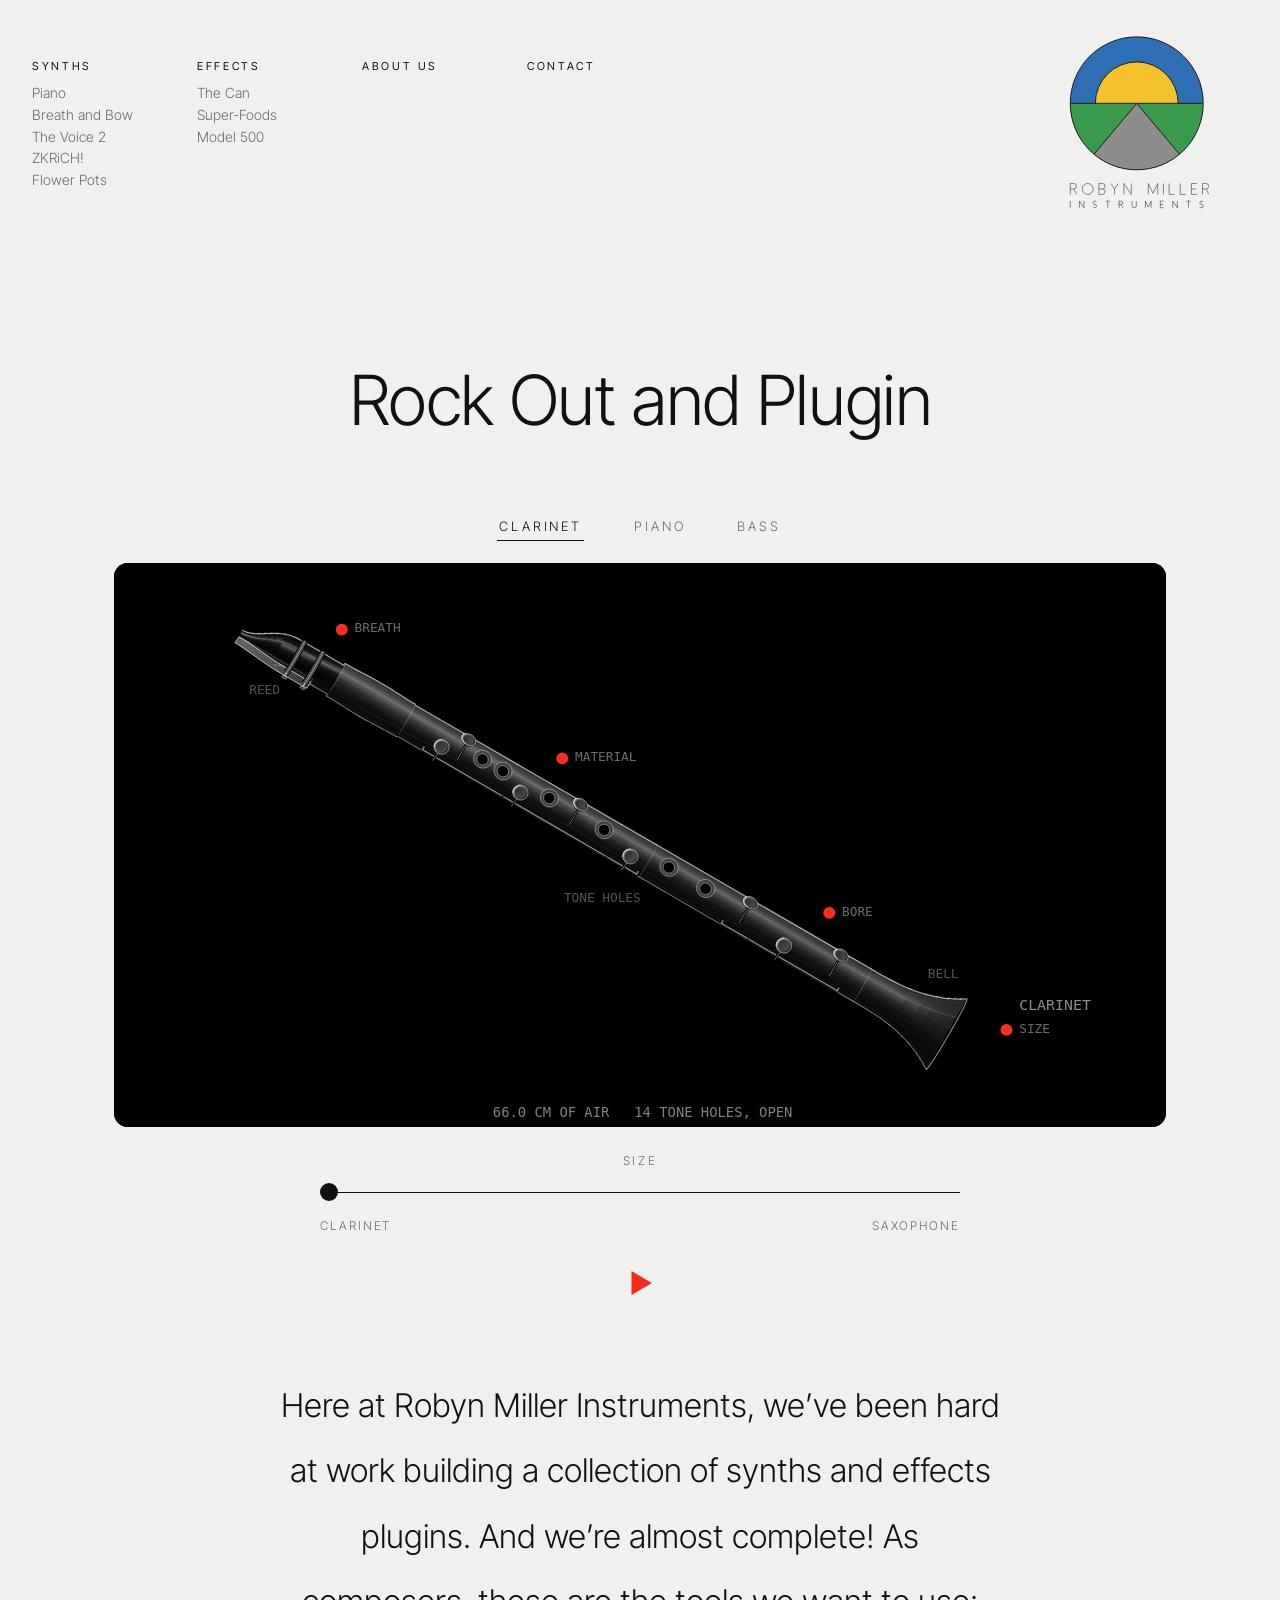
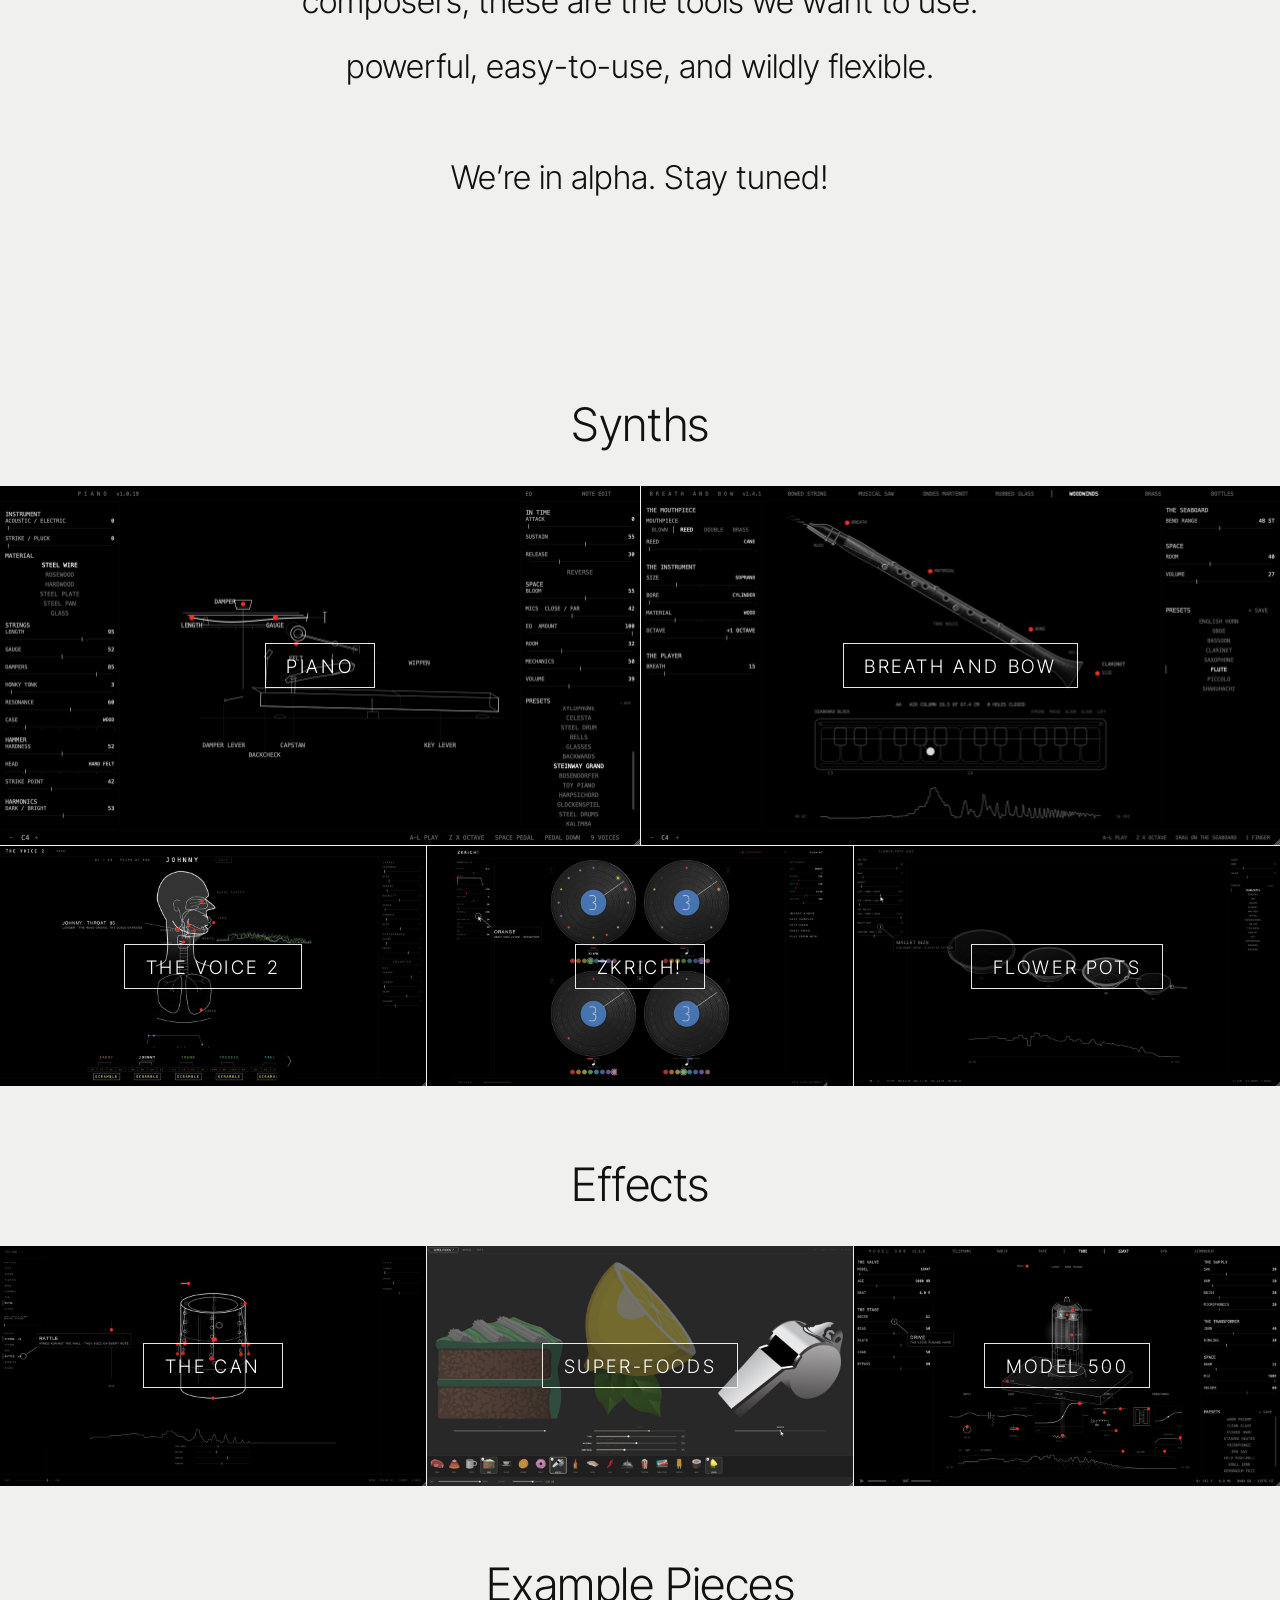
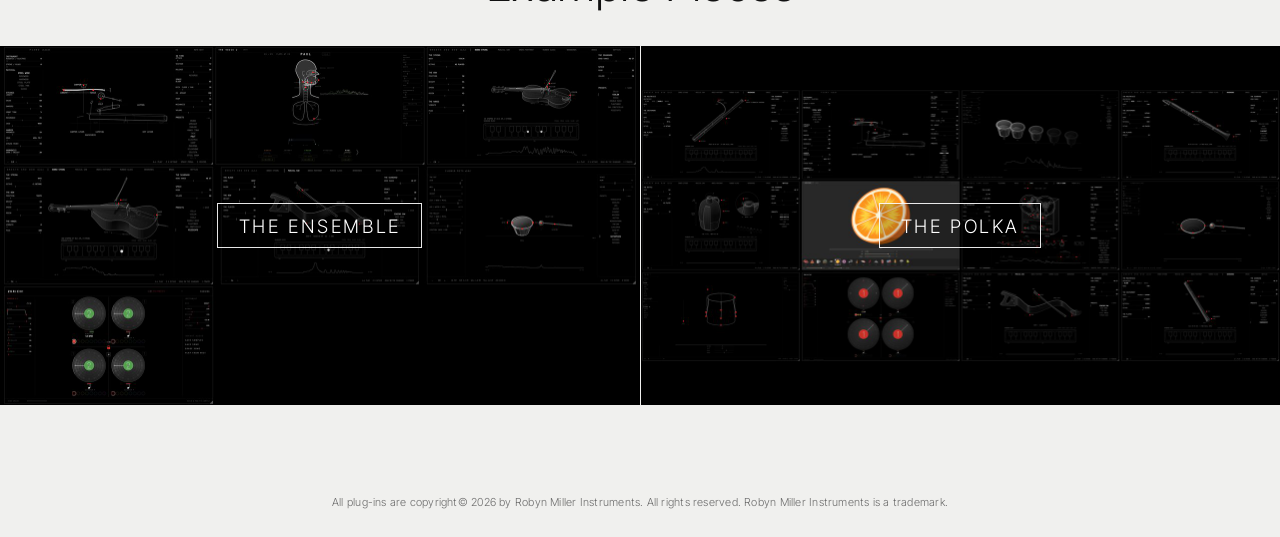
==== index.html @ e15ccd36 "The lists above the logo's frame, so CONTACT can be tapped on phones The badge's iframe is wider tha" ====
<!doctype html>
<html lang="en">
<head>
<meta charset="utf-8">
<meta name="viewport" content="width=device-width, initial-scale=1">
<title>Robyn Miller Instruments</title>
<meta name="description" content="The magic of physical modeling: synths and effects by Robyn Miller.">
<link rel="preconnect" href="https://fonts.googleapis.com">
<link rel="preconnect" href="https://fonts.gstatic.com" crossorigin>
<link href="https://fonts.googleapis.com/css2?family=Inter+Tight:wght@300;400&display=swap" rel="stylesheet">
<style>
  :root {
    --ink: #111; --soft: #6b6b6b; --hair: #c9c9c6;
    --page: #f0f0ee; --bar: var(--page); --screen: #000;
  }
  * { box-sizing: border-box; margin: 0; padding: 0; }
  html { -webkit-text-size-adjust: 100%; }
  body { background: var(--page); color: var(--ink); font-family: "Inter Tight", "Helvetica Neue", Helvetica, Arial, sans-serif;
         font-weight: 300; -webkit-font-smoothing: antialiased; }
  button { font: inherit; color: inherit; background: none; border: 0; cursor: pointer; }

  /* ---- the bar */
  .bar { background: var(--bar); height: 250px; display: flex; align-items: center;
         padding: 0 32px; position: relative; z-index: 2; }
  /* equal columns, so SYNTHS, EFFECTS, ABOUT US and CONTACT stand the same distance apart */
  .lists { display: grid; grid-auto-flow: column; grid-auto-columns: 1fr; column-gap: clamp(28px, 5vw, 64px); align-items: start;
           position: relative; z-index: 3; }      /* above the logo's frame, which is wider than the logo and would take their clicks */
  .lists h3 { font-weight: 400; font-size: 11px; letter-spacing: .24em; text-transform: uppercase; margin-bottom: 9px; color: var(--ink); }
  .lists ul { list-style: none; }
  .lists li { font-size: 14px; line-height: 1.55; }
  .lists a { color: var(--soft); text-decoration: none; transition: color .15s; }
  .lists a:hover { color: var(--ink); }
  .lists .about { display: block; font-weight: 400; font-size: 11px; letter-spacing: .24em; text-transform: uppercase;
                  color: var(--ink); white-space: nowrap; text-align: left; transition: opacity .15s; }
  .lists .about:hover { opacity: .55; }
  .lists .links { display: contents; }               /* ABOUT US and CONTACT: a column each */

  /* About Us: a small frosted window under its link; any click closes it */
  .aboutbox { position: absolute; z-index: 20; width: min(440px, calc(100vw - 32px)); padding: 30px 34px 32px;
              background: rgba(250, 250, 248, .84); -webkit-backdrop-filter: blur(18px) saturate(1.2); backdrop-filter: blur(18px) saturate(1.2);
              border-radius: 18px; box-shadow: 0 0 70px rgba(0, 0, 0, .24);      /* centred: a plain gaussian blur all round */
              font-size: 15px; line-height: 2; text-align: justify; hyphens: auto; -webkit-hyphens: auto; hyphenate-limit-chars: 7 3 3; color: var(--ink);
              opacity: 0; transform: translateY(-6px); pointer-events: none; transition: opacity .2s, transform .2s; cursor: default; }
  .aboutbox.open { opacity: 1; transform: none; pointer-events: auto; }
  /* a large screen: a square a third of the window, in the middle of it, the words an inch in from every edge
     (never smaller than 460px, so on a smaller laptop the words stay readable) */
  @media (min-width: 1100px) and (min-height: 600px) {
    .aboutbox { --side: min(max(33.333vw, 460px), calc(100vh - 48px));
                position: fixed; left: 50%; top: 50%; width: var(--side); height: var(--side); padding: 1in;
                display: flex; align-items: center; transform: translate(-50%, -48%); }
    .aboutbox.open { transform: translate(-50%, -50%); }
  }
  /* the badge's frame is wider than the badge (room for its shapes to orbit); it stands past the
     right edge, so a window trims that part off rather than letting the page scroll sideways */
  .badgebox { position: absolute; right: 0; top: -71px; width: 373px; height: 391px; overflow: hidden; pointer-events: none; }
  .bar .badge { position: absolute; left: 0; top: 0; width: 460px; height: 391px; border: 0; pointer-events: auto;
                background: transparent; }

  /* ---- the headline */
  h1 { font-weight: 300; font-size: clamp(31.5px, 5.4vw, 78px); line-height: 1.02; letter-spacing: -0.02em;
       text-align: center; padding: clamp(56px, 9vw, 120px) 24px clamp(40px, 6vw, 80px); text-wrap: balance; }

  /* ---- the instruments */
  .demo { max-width: 1100px; margin: 0 auto; padding: 0 24px; }
  .switch { display: flex; justify-content: center; gap: clamp(18px, 4vw, 48px); margin-bottom: 22px; }
  .switch button { font-size: 13px; letter-spacing: .22em; text-transform: uppercase; color: var(--soft);
                   padding: 6px 2px; border-bottom: 1px solid transparent; transition: color .2s, border-color .2s; }
  .switch button[aria-pressed="true"] { color: var(--ink); border-bottom-color: var(--ink); }
  .screen { position: relative; background: var(--screen); border-radius: 14px; overflow: hidden;
            aspect-ratio: 1190 / 638; }
  .screen { touch-action: pan-y; user-select: none; -webkit-user-select: none; }
  .pane { position: absolute; inset: 0; }
  .pane.slide { transition: transform .5s cubic-bezier(.65, 0, .35, 1); }
  .pane canvas { position: absolute; inset: 0; width: 100%; height: 100%; display: none; }
  .pane.live canvas { display: block; }
  .pane.live img { visibility: hidden; }
  .screen img { position: absolute; inset: 0; width: 100%; height: 100%; object-fit: contain; transition: opacity .12s linear;
                pointer-events: none; -webkit-user-drag: none; }
  .controls { display: grid; gap: 22px; margin: 26px auto 0; max-width: 640px; }
  .slider label { display: block; font-size: 12px; letter-spacing: .22em; text-transform: uppercase; color: var(--soft);
                  text-align: center; margin-bottom: 10px; }
  .slider .ends { display: flex; justify-content: space-between; font-size: 12px; letter-spacing: .16em; text-transform: uppercase;
                  color: var(--soft); margin-top: 8px; }
  input[type=range] { -webkit-appearance: none; appearance: none; width: 100%; height: 28px; background: transparent; cursor: pointer; }
  input[type=range]::-webkit-slider-runnable-track { height: 1px; background: var(--ink); }
  input[type=range]::-moz-range-track { height: 1px; background: var(--ink); }
  input[type=range]::-webkit-slider-thumb { -webkit-appearance: none; width: 18px; height: 18px; border-radius: 50%;
                                            background: var(--ink); margin-top: -8.5px; border: 0; }
  input[type=range]::-moz-range-thumb { width: 18px; height: 18px; border-radius: 50%; background: var(--ink); border: 0; }
  .transport { display: flex; justify-content: center; margin-top: 18px; }
  .play { width: 64px; height: 64px; display: grid; place-items: center; color: #f82c1c; transition: opacity .2s; }  /* the plug-ins' red */
  .play:hover { opacity: .7; }
  .play svg { width: 34px; height: 34px; fill: currentColor; }
  .play.loading { opacity: .4; pointer-events: none; }

  /* ---- the words */
  .words { max-width: 780px; margin: 0 auto; padding: clamp(36px, 4.5vw, 60px) 24px clamp(70px, 9vw, 120px); text-align: center;
           font-size: clamp(21px, 2.55vw, 36px); line-height: 2; }
  .words p + p { margin-top: 1.4em; }

  /* ---- the films */
  .films { padding: 0 0 90px; }                     /* the films run edge to edge; only the example piece sits in */
  .films h2 { font-weight: 300; font-size: clamp(30px, 3.6vw, 52px); letter-spacing: -0.01em; text-align: center;
              margin: 70px 0 34px; }
  /* a contact sheet: the films touch, a hairline between them */
  .films .grid { display: grid; grid-template-columns: repeat(6, 1fr); gap: 1px; }
  .films .grid figure { grid-column: span 2; }                                  /* three across */
  .films .grid.two-three figure:nth-child(-n+2) { grid-column: span 3; }        /* two, then three */
  .films .grid.one { grid-template-columns: 1fr; width: min(576px, calc(100% - 48px)); margin: 0 auto; }
  .films .grid.one figure { grid-column: auto; }
  .films .grid.pair figure { grid-column: span 3; }                         /* two across, edge to edge */
  .films figure { position: relative; aspect-ratio: 16 / 9; background: #000; overflow: hidden; cursor: pointer; }
  .films figure video { position: absolute; inset: 0; width: 100%; height: 100%; object-fit: cover; display: block; }
  .films .name { position: absolute; inset: 0; display: grid; place-items: center; pointer-events: none; }
  .films .name span { color: #fff; font-weight: 300; font-size: clamp(13px, 1.45vw, 20px); letter-spacing: .14em;
                      text-transform: uppercase; border: 1px solid rgba(255, 255, 255, .9); padding: .6em 1.1em .55em;
                      background: rgba(0, 0, 0, .18); }

  /* a film, opened: the browser window filled; the player's own button goes full screen */
  .theatre { position: fixed; inset: 0; z-index: 100; background: #000; display: none; }
  .theatre.open { display: block; }
  .theatre video { position: absolute; inset: 0; width: 100%; height: 100%; object-fit: contain; }
  .theatre .close { position: absolute; top: 14px; right: 18px; z-index: 1; color: #fff; font-size: 34px; line-height: 1;
                    font-weight: 300; opacity: .7; padding: 6px 10px; }
  .theatre .close:hover { opacity: 1; }

  /* ---- the small print */
  .legal { text-align: center; font-size: 11px; letter-spacing: .02em; color: var(--soft); padding: 0 16px 28px; }

  @media (max-width: 860px) {
    /* no room for four columns beside the logo: ABOUT US and CONTACT make a row under SYNTHS and EFFECTS */
    .lists { grid-auto-flow: row; grid-template-columns: repeat(2, max-content); row-gap: 22px; }
  }
  @media (max-width: 640px) {
    .legal { font-size: 10px; letter-spacing: 0; text-wrap: balance; }   /* one line won't fit a phone readably: two even lines */
    .bar { height: 176px; padding: 0 16px; }
    .films .grid figure, .films .grid.two-three figure:nth-child(-n+2) { grid-column: 1 / -1; }
    .films .grid.pair figure { grid-column: 1 / -1; }
    .lists { column-gap: 22px; row-gap: 16px; }
    .lists h3, .lists .about { font-size: 10px; }
    .lists h3 { margin-bottom: 6px; }
    .lists li { font-size: 12.5px; line-height: 1.5; }
    /* the frame runs past the right edge, so the logo sits further right than its middle */
    .badgebox { width: 218px; height: 207px; top: -15px; right: 0; }
    .bar .badge { width: 268px; height: 207px; }
  }
</style>
</head>
<body>

<header class="bar">
  <nav class="lists" id="lists" aria-label="The instruments"></nav>
  <div class="aboutbox" id="aboutbox" role="dialog" aria-label="About Us"><p>RM Instruments was founded by Robyn Miller, the co-founder of Cyan Worlds and co-creator and composer of Myst and Riven. After years of scoring games and films, he found himself searching for production tools that didn’t exist. That search became the foundation of RM Instruments. Our philosophy: music software shouldn’t feel like homework. It should speak the language of the musician.</p></div>
  <div class="badgebox"><iframe class="badge" src="assets/logo-header.html" title="Robyn Miller Instruments" scrolling="no" allowtransparency="true"></iframe></div>
</header>

<h1>Rock Out and Plugin</h1>

<section class="demo" aria-label="Three instruments to play with">
  <nav class="switch" id="switch">
    <button data-inst="clarinet" aria-pressed="true">Clarinet</button>
    <button data-inst="piano" aria-pressed="false">Piano</button>
    <button data-inst="strings" aria-pressed="false">Bass</button>
  </nav>
  <div class="screen" id="screen"><div class="pane" id="pane"><img id="imgA" alt=""><img id="imgB" alt="" style="opacity:0"><canvas id="live" aria-hidden="true"></canvas></div></div>
  <div class="controls" id="controls"></div>
  <div class="transport"><button class="play" id="play" aria-label="Play">
    <svg viewBox="0 0 20 20" id="playIcon"><path d="M5 3 L17 10 L5 17 Z"/></svg></button></div>
</section>

<section class="words">
  <p>Here at Robyn Miller Instruments, we’ve been hard at work building a collection of synths and effects plugins. And we’re almost complete! As composers, these are the tools we want to use: powerful, easy-to-use, and wildly flexible.</p>
  <p>We’re in alpha. Stay tuned!</p>
</section>

<section class="films" id="films"></section>
<script src="assets/live/plate.js"></script>
<script src="assets/live/strings.js"></script>
<script src="assets/live/piano.js"></script>
<script src="assets/live/woodwind.js"></script>

<footer class="legal">All plug-ins are copyright© 2026 by Robyn Miller Instruments. All rights reserved. Robyn Miller Instruments is a trademark.</footer>

<div class="theatre" id="theatre" role="dialog" aria-label="Film">
  <button class="close" id="theatreClose" aria-label="Close">&times;</button>
  <video controls playsinline id="theatreVideo"></video>
</div>

<script>
/* ---------------------------------------------------------------- the instruments
   Every sound here is the real plug-in, recorded at a row of settings along the
   slider (a grid of two for the piano). All of an instrument's recordings play
   together; the slider crossfades the nearest ones, so the instrument changes
   shape while it plays. Pictures are the plug-in's own drawing at each setting. */
const INST = {
  clarinet: { dir: 'assets/clarinet', sliders: [{ label: 'Size', ends: ['Clarinet', 'Saxophone'], value: 0 }],
              // drawn live (assets/live/woodwind.js): SIZE, BORE, MATERIAL and BREATH as the recordings set them
              live: { module: () => window.LiveWoodwind, view: [2.8, -20.05, 989.5, 530.5], body: v => clParams(v[0]) } },
  piano:    { dir: 'assets/piano', sliders: [{ label: 'String length', ends: ['Short', 'Long'], value: 1 },
                                            { label: 'Strike / pluck', ends: ['Hammer', 'Pluck'], value: 0 }],
              // drawn live (assets/live/piano.js); LENGTH runs through the recorded rows' own values
              live: { module: () => window.LivePiano, view: [63.26, 95.87, 916.7, 491.1],
                      body: v => ({ length: through([0.08, 0.3, 0.55, 0.78, 0.95], v[0]), pluck: v[1] }) } },
  strings:  { dir: 'assets/strings', sliders: [{ label: 'Body', ends: ['Bass', 'Violin'], value: 0 }],
              // drawn live: the plug-in's own drawing, ported (assets/live/strings.js)
              live: { module: () => window.LiveStrings, view: [2.8, -20.05, 989.5, 530.5], body: v => 1 - v[0] } },
};

let ctx = null, master = null, current = 'clarinet', playing = false, timer = null;
const state = {};            // per instrument: meta, buffers, gains, values, live sources, next start

const $ = id => document.getElementById(id);
const imgA = $('imgA'), imgB = $('imgB');
let showing = imgA;

async function meta(name) {
  const s = state[name] || (state[name] = { values: INST[name].sliders.map(x => x.value) });
  if (!s.meta) s.meta = await (await fetch(`${INST[name].dir}/meta.json`)).json();
  return s;
}

function imgIndex(name) {
  const s = state[name], m = s.meta;
  if (m.kind === 'row') return Math.round(s.values[0] * (m.nImg - 1));
  return Math.round(s.values[0] * (m.rows - 1)) * m.cols + Math.round(s.values[1] * (m.cols - 1));
}

function showPicture(name) {
  if (isLive(name)) { $('pane').classList.add('live'); kick(); return Promise.resolve(); }
  $('pane').classList.remove('live');
  const src = `${INST[name].dir}/i${imgIndex(name)}.jpg`;
  if (showing.getAttribute('src') === src) return Promise.resolve();
  const next = showing === imgA ? imgB : imgA;
  return new Promise(done => {
    next.onload = () => { next.style.opacity = 1; showing.style.opacity = 0; showing = next; done(); };
    next.onerror = done;
    next.src = src;
  });
}

/* switching instruments wipes the picture sideways: the old one leaves, the new one arrives */
const ORDER = ['clarinet', 'piano', 'strings'];
async function wipe(name, dir) {
  const screen = $('screen'), pane = $('pane');
  const old = pane.cloneNode(true);
  old.removeAttribute('id'); old.querySelectorAll('[id]').forEach(e => e.removeAttribute('id'));
  const was = old.querySelector('canvas'), cv = $('live');      // a cloned canvas is blank: copy what it shows
  was.width = cv.width; was.height = cv.height; was.getContext('2d').drawImage(cv, 0, 0);
  screen.appendChild(old);
  pane.classList.remove('slide'); pane.style.transform = `translateX(${dir * 100}%)`;
  await showPicture(name);
  await new Promise(r => setTimeout(r, 130));          // the crossfade inside the pane is over before it moves
  pane.getBoundingClientRect();
  pane.classList.add('slide'); old.classList.add('slide');
  pane.style.transform = 'translateX(0)'; old.style.transform = `translateX(${-dir * 100}%)`;
  setTimeout(() => old.remove(), 560);
}

function weights(name) {
  const s = state[name], m = s.meta;
  if (m.kind === 'row') {
    const n = m.nAudio, w = new Array(n).fill(0), x = s.values[0] * (n - 1), i = Math.min(n - 2, Math.floor(x)), t = x - i;
    w[i] = Math.cos(t * Math.PI / 2); w[i + 1] = Math.sin(t * Math.PI / 2);
    return w;
  }
  const R = m.rows, C = m.cols, w = new Array(R * C).fill(0);
  const x = s.values[0] * (R - 1), y = s.values[1] * (C - 1);
  const i = Math.min(R - 2, Math.floor(x)), j = Math.min(C - 2, Math.floor(y)), a = x - i, b = y - j;
  // bilinear, square-rooted: equal power across the four nearest
  [[i, j, (1 - a) * (1 - b)], [i + 1, j, a * (1 - b)], [i, j + 1, (1 - a) * b], [i + 1, j + 1, a * b]]
    .forEach(([r, c, v]) => { w[r * C + c] = Math.sqrt(v); });
  return w;
}

function applyWeights(name, now) {
  const s = state[name];
  if (!s.gains) return;
  weights(name).forEach((v, k) => s.gains[k].gain.setTargetAtTime(v, now ?? ctx.currentTime, 0.03));
}

async function loadAudio(name) {
  const s = await meta(name);
  if (s.buffers) return s;
  const m = s.meta, n = m.kind === 'row' ? m.nAudio : m.rows * m.cols;
  s.buffers = await Promise.all(Array.from({ length: n }, async (_, k) =>
    ctx.decodeAudioData(await (await fetch(`${INST[name].dir}/a${k}.m4a`)).arrayBuffer())));
  return s;
}

function schedule() {
  const s = state[current];
  if (!playing || !s || !s.buffers) return;
  while (s.next < ctx.currentTime + 0.35) {
    s.buffers.forEach((b, k) => {
      const src = ctx.createBufferSource();
      src.buffer = b; src.connect(s.gains[k]); src.start(s.next);
      src.onended = () => s.live.delete(src);
      s.live.add(src);
    });
    s.next += s.meta.loop;
  }
}

/* An iPhone with its silent switch on mutes web audio, treating it like an alert sound. Telling it this
   is playback (newer Safari), and keeping a silent recording playing (older Safari), lets it be heard. */
const keepAwake = new Audio('assets/silence.m4a');
keepAwake.loop = true; keepAwake.preload = 'auto'; keepAwake.setAttribute('playsinline', '');
function asPlayback() {
  try { if (navigator.audioSession) navigator.audioSession.type = 'playback'; } catch (e) {}
  keepAwake.play().catch(() => {});
}

async function start() {
  asPlayback();
  if (!ctx) {
    ctx = new (window.AudioContext || window.webkitAudioContext)();
    const comp = ctx.createDynamicsCompressor();
    comp.threshold.value = -8; comp.ratio.value = 10; comp.attack.value = 0.003; comp.release.value = 0.15;
    master = ctx.createGain(); master.gain.value = 0.9;
    master.connect(comp).connect(ctx.destination);
  }
  if (ctx.state === 'suspended') await ctx.resume();
  const name = current;
  $('play').classList.add('loading');
  const s = await loadAudio(name);
  $('play').classList.remove('loading');
  if (name !== current) return;
  s.bus = ctx.createGain(); s.bus.connect(master);
  s.gains = s.buffers.map(() => { const g = ctx.createGain(); g.gain.value = 0; g.connect(s.bus); return g; });
  s.live = new Set();
  applyWeights(name, ctx.currentTime);
  s.next = ctx.currentTime + 0.08;
  s.t0 = s.next;                                   // the live drawing's clock starts with the recording
  playing = true; setIcon(); kick();
  schedule();
  timer = setInterval(schedule, 60);
}

function stop(name = current) {
  const s = state[name];
  keepAwake.pause();
  clearInterval(timer); timer = null;
  playing = false; setIcon(); kick(1500);
  if (!s || !s.bus) return;
  const now = ctx.currentTime, bus = s.bus, live = [...s.live];
  bus.gain.setTargetAtTime(0, now, 0.06);
  setTimeout(() => { live.forEach(x => { try { x.stop(); } catch (e) {} }); bus.disconnect(); }, 400);
  s.bus = null; s.gains = null; s.live = new Set();
}

function setIcon() {
  $('playIcon').innerHTML = playing ? '<path d="M5 3h3.5v14H5zM11.5 3H15v14h-3.5z"/>' : '<path d="M5 3 L17 10 L5 17 Z"/>';
  $('play').setAttribute('aria-label', playing ? 'Pause' : 'Play');
}

async function choose(name, dir = 0) {
  const was = playing;
  if (playing) stop();
  current = name;
  document.querySelectorAll('#switch button').forEach(b => b.setAttribute('aria-pressed', b.dataset.inst === name));
  const s = await meta(name);
  if (INST[name].live) loadLive(name);
  const box = $('controls'); box.innerHTML = '';
  INST[name].sliders.forEach((sl, k) => {
    const el = document.createElement('div'); el.className = 'slider';
    el.innerHTML = `<label>${sl.label}</label><input type="range" min="0" max="1" step="0.001" value="${s.values[k]}">
                    <div class="ends"><span>${sl.ends[0]}</span><span>${sl.ends[1]}</span></div>`;
    el.querySelector('input').addEventListener('input', e => {
      s.values[k] = +e.target.value; showPicture(name); if (ctx) applyWeights(name); kick();
    });
    box.appendChild(el);
  });
  // preload this instrument's pictures, so a drag never waits for one
  const m = s.meta, nImg = m.kind === 'row' ? m.nImg : m.rows * m.cols;
  for (let k = 0; k < nImg; k++) { const im = new Image(); im.src = `${INST[name].dir}/i${k}.jpg`; }
  dir ? wipe(name, dir) : showPicture(name);
  // only one instrument's recordings are kept: a phone has little room
  for (const other in state) if (other !== name && state[other].buffers && !state[other].bus) state[other].buffers = null;
  if (was) start();
}

/* ---------------------------------------------------------------- the live drawings
   The plug-in's engine, recorded 60 times a second at each recorded setting (state.json):
   where the bow is, which notes sound and how loud. Replayed in step with the recording,
   it moves the drawing: the bow crossing the strings, the fingers, the strings shaking. */
function isLive(name) { const L = INST[name].live; return !!(L && L.module() && state[name] && state[name].states); }
async function loadLive(name) {
  const s = state[name];
  if (s.states || s.loadingStates) return;
  s.loadingStates = true;
  try { s.states = await (await fetch(`${INST[name].dir}/state.json`)).json(); } catch (e) { s.loadingStates = false; return; }
  if (name === current) { INST[name].live.module().reset(); showPicture(name); }
}
const REST = { bowPos: 0, bowLift: 1, bowVel: 0, voices: [] };
const clParams = u => ({ size: 0.25 + 0.27 * u, bore: u, material: 0.25 + 0.5 * u, breath: 0.10 + 0.05 * u });
const through = (row, u) => { const x = u * (row.length - 1), i = Math.min(row.length - 2, Math.floor(x)); return row[i] + (row[i + 1] - row[i]) * (x - i); };
function liveFrame(name) {
  const s = state[name], st = s.states;
  const t = (!playing || s.t0 == null || !ctx) ? -1 : ctx.currentTime - (ctx.outputLatency || ctx.baseLatency || 0) - s.t0;
  if (st.notes) return { t: t < 0 ? null : t % st.loop, notes: st.notes };   // the piano: its notes
  if (name === 'clarinet') {                     // the woodwind: the wind player, from the nearest recorded setting
    if (t < 0) return { w: null };
    const n = st.steps.length, k = Math.round(s.values[0] * (n - 1));
    const idx = Math.min(st.steps[k].frames.length - 1, Math.floor((t % st.loop) * st.fps));
    return { w: st.steps[k].frames[idx], stepSize: clParams(st.steps[k].u).size };
  }
  if (t < 0) return REST;
  const n = st.steps.length, x = s.values[0] * (n - 1), i0 = Math.min(n - 2, Math.floor(x)), f = x - i0;
  const idx = Math.min(st.steps[0].frames.length - 1, Math.floor((t % st.loop) * st.fps));
  const a = st.steps[i0].frames[idx], b = st.steps[i0 + 1].frames[idx], near = st.steps[Math.round(x)].frames[idx];
  // the bow between the two nearest settings; the notes from the nearest (its octave)
  return { bowPos: a[0] + (b[0] - a[0]) * f, bowLift: a[1] + (b[1] - a[1]) * f, bowVel: a[2] + (b[2] - a[2]) * f,
           voices: near[3].map(v => ({ sounding: v[0], level: v[1], held: v[2], slide: v[3] })) };
}
let raf = 0, idleUntil = 0, lastDraw = 0, clockT = 0, onScreen = true;
function kick(ms = 1200) { idleUntil = Math.max(idleUntil, performance.now() + ms); if (!raf) raf = requestAnimationFrame(drawLive); }
function drawLive(now) {
  raf = 0;
  const name = current, L = INST[name].live;
  if (!isLive(name)) return;
  const dt = Math.min(0.05, lastDraw ? (now - lastDraw) / 1000 : 1 / 60);
  lastDraw = now; clockT += dt;
  if (onScreen) {
    const cv = $('live'), dpr = Math.min(2, window.devicePixelRatio || 1);
    const w = Math.round(cv.clientWidth * dpr), h = Math.round(cv.clientHeight * dpr);
    if (w && h) {
      if (cv.width !== w || cv.height !== h) { cv.width = w; cv.height = h; }
      const g = cv.getContext('2d'), [X0, Y0, W, H] = L.view, k = Math.min(w / W, h / H);
      g.setTransform(1, 0, 0, 1, 0, 0); g.fillStyle = '#000'; g.fillRect(0, 0, w, h);
      g.setTransform(k, 0, 0, k, (w - W * k) / 2 - X0 * k, (h - H * k) / 2 - Y0 * k);
      L.module().draw(g, L.body(state[name].values), liveFrame(name), dt, clockT);
    }
  }
  if (playing || now < idleUntil) raf = requestAnimationFrame(drawLive);
  else lastDraw = 0;
}
// scrolled out of sight, it stops drawing
new IntersectionObserver(es => { onScreen = es[0].isIntersecting; if (onScreen) kick(); }).observe($('screen'));

$('switch').addEventListener('click', e => {
  const b = e.target.closest('button');
  if (b && b.dataset.inst !== current) choose(b.dataset.inst, ORDER.indexOf(b.dataset.inst) > ORDER.indexOf(current) ? 1 : -1);
});
// a finger (or the mouse) swept across the picture: left brings the next instrument, right the one before
let sweep = null;
$('screen').addEventListener('pointerdown', e => { sweep = { x: e.clientX, y: e.clientY }; });
$('screen').addEventListener('pointerup', e => {
  if (!sweep) return;
  const dx = e.clientX - sweep.x, dy = e.clientY - sweep.y; sweep = null;
  if (Math.abs(dx) < 40 || Math.abs(dx) < Math.abs(dy) * 1.3) return;
  const dir = dx < 0 ? 1 : -1, n = ORDER.length;
  choose(ORDER[(ORDER.indexOf(current) + dir + n) % n], dir);
});
$('screen').addEventListener('pointercancel', () => { sweep = null; });
$('play').addEventListener('click', () => playing ? stop() : start());
choose('clarinet');

/* ---------------------------------------------------------------- the films */
const FILMS = [          // [title, layout, films]
  ['Synths', 'two-three', [['piano', 'Piano'], ['breath-and-bow', 'Breath and Bow'], ['the-voice-2', 'The Voice 2'],
              ['zkrich', 'ZKRiCH!'], ['flower-pots', 'Flower Pots']]],
  ['Effects', 'three', [['the-can', 'The Can'], ['super-foods', 'Super-Foods'], ['model-500', 'Model 500']]],
  ['Example Pieces', 'pair', [['ensemble', 'The Ensemble'], ['polka', 'The Polka']]],
];
// each film shows its poster; hovering plays a short silent preview; a click opens the film itself
$('films').innerHTML = FILMS.map(([title, layout, list]) => `<h2>${title}</h2><div class="grid ${layout}">` +
  list.map(([file, name]) => `<figure id="film-${file}" data-file="${file}" data-name="${name}" tabindex="0" role="button" aria-label="Play ${name}">
    <video muted loop playsinline preload="none" poster="media/${file}.jpg" src="media/preview/${file}.mp4"></video>
    <div class="name"><span>${name}</span></div></figure>`).join('') + '</div>').join('');

// the lists in the bar: every instrument, each a link to its film
$('lists').innerHTML = FILMS.slice(0, 2).map(([title, , list]) => `<div><h3>${title}</h3><ul>` +
  list.map(([file, name]) => `<li><a href="#film-${file}">${name}</a></li>`).join('') + '</ul></div>').join('') +
  '<div class="links"><button class="about" id="about" aria-haspopup="dialog" aria-expanded="false">About Us</button>' +
  '<button class="about" id="contact" aria-haspopup="dialog">Contact</button></div>';
$('lists').addEventListener('click', e => {
  const a = e.target.closest('a[href]'); if (!a) return;
  e.preventDefault();
  const el = document.querySelector(a.getAttribute('href'));
  // inside Squarespace the host page does the scrolling
  if (host) parent.postMessage({ rmiScrollTo: el.getBoundingClientRect().top + scrollY - 24 }, '*');
  else el.scrollIntoView({ behavior: 'smooth', block: 'start' });
});
// About Us opens its window under the link; a click anywhere, on it or off it, closes it
const aboutBox = $('aboutbox'), aboutLink = $('about');
const bigScreen = matchMedia('(min-width: 1100px) and (min-height: 600px)');
// in the square, the words are set as large as fits inside the inch of margin (13 to 22px)
function fitAbout() {
  const p = aboutBox.querySelector('p');
  if (!bigScreen.matches) { p.style.fontSize = ''; return; }
  const room = aboutBox.clientHeight - parseFloat(getComputedStyle(aboutBox).paddingTop) * 2;
  let lo = 11, hi = 22;
  for (let k = 0; k < 10; k++) { const f = (lo + hi) / 2; p.style.fontSize = f + 'px'; if (p.offsetHeight <= room) lo = f; else hi = f; }
  p.style.fontSize = lo + 'px';
}
function openAbout() {
  if (bigScreen.matches) { aboutBox.style.left = aboutBox.style.top = ''; }
  else {                                            // a phone or a small window: under its link
    const bar = document.querySelector('.bar').getBoundingClientRect(), r = aboutLink.getBoundingClientRect();
    const w = aboutBox.offsetWidth, x = Math.max(16, Math.min(r.left - bar.left - 34, bar.width - w - 16));
    aboutBox.style.left = x + 'px'; aboutBox.style.top = (r.bottom - bar.top + 14) + 'px';
  }
  fitAbout();
  aboutBox.classList.add('open'); aboutLink.setAttribute('aria-expanded', 'true');
}
function closeAbout() { aboutBox.classList.remove('open'); aboutLink.setAttribute('aria-expanded', 'false'); }
const aboutOpen = () => aboutBox.classList.contains('open');
// while it is open, the click that closes it does nothing else (no film opens by accident)
document.addEventListener('click', e => {
  if (aboutOpen()) { e.preventDefault(); e.stopPropagation(); closeAbout(); }
  else if (e.target.closest('#about')) openAbout();
  else if (e.target.closest('#contact')) openContact();
}, true);

/* CONTACT: the form is the Contact page of robynmiller.net, and only that site can send it, so inside
   the Squarespace page the host page opens the window (its header code). Seen anywhere else, the
   Contact page opens in a new tab. */
let contactHost = null;
addEventListener('message', e => {
  if (e.data && e.data.rmiContactHost && /^https:\/\/(www\.)?robynmiller\.net$/.test(e.origin)) contactHost = e.origin;
});
function openContact() {
  if (!contactHost) { window.open('https://www.robynmiller.net/contact', '_blank', 'noopener'); return; }
  // where the window goes on a phone or a small window: under the link, as About Us does
  const r = $('contact').getBoundingClientRect(), w = Math.min(440, innerWidth - 32);
  parent.postMessage({ rmiContact: { left: Math.max(16, Math.min(r.left - 34, innerWidth - w - 16)), top: Math.max(16, r.bottom + 14) } }, contactHost);
}
addEventListener('keydown', e => { if (e.key === 'Escape' && contactHost) parent.postMessage({ rmiContactClose: true }, contactHost); });
addEventListener('keydown', e => { if (e.key === 'Escape' && aboutOpen()) closeAbout(); });
addEventListener('blur', () => { if (aboutOpen()) closeAbout(); });       // a click on the logo, or outside the page
addEventListener('resize', () => { if (aboutOpen()) closeAbout(); });

document.querySelectorAll('.films figure').forEach(f => {
  const v = f.querySelector('video');
  f.addEventListener('mouseenter', () => { v.play().catch(() => {}); });
  f.addEventListener('mouseleave', () => { v.pause(); });
  f.addEventListener('click', () => openFilm(f.dataset.file, f.dataset.name));
  f.addEventListener('keydown', e => { if (e.key === 'Enter' || e.key === ' ') { e.preventDefault(); openFilm(f.dataset.file, f.dataset.name); } });
});

// Inside Squarespace the page is a tall frame, so "the browser window" belongs to the host page:
// when the host's little script has said hello, it opens the film there. Otherwise the page does it.
let host = false;
addEventListener('message', e => { if (e.data && e.data.rmiHost) host = true; });
if (parent !== window) parent.postMessage({ rmiHello: true }, '*');

function openFilm(file, name) {
  if (playing) stop();
  document.querySelectorAll('.films video').forEach(v => v.pause());
  const url = new URL(`media/${file}.mp4`, location.href).href;
  if (host) { parent.postMessage({ rmiFilm: url, name }, '*'); return; }
  const v = $('theatreVideo');
  v.src = url; v.setAttribute('aria-label', name);
  $('theatre').classList.add('open');
  document.documentElement.style.overflow = 'hidden';
  v.play().catch(() => {});
}
function closeFilm() {
  const v = $('theatreVideo');
  if (document.fullscreenElement) document.exitFullscreen();
  v.pause(); v.removeAttribute('src'); v.load();
  $('theatre').classList.remove('open');
  document.documentElement.style.overflow = '';
}
$('theatreClose').addEventListener('click', closeFilm);
addEventListener('keydown', e => { if (e.key === 'Escape' && $('theatre').classList.contains('open') && !document.fullscreenElement) closeFilm(); });

/* ---------------------------------------------------------------- inside Squarespace
   When this page sits in an iframe, tell the host page how tall it is. */
// (the body's own height: the document's is never less than the frame, so it could only ever grow)
const tellHeight = () => parent !== window && parent.postMessage({ rmiHeight: Math.ceil(document.body.getBoundingClientRect().height) }, '*');
addEventListener('load', tellHeight); addEventListener('resize', tellHeight);
new ResizeObserver(tellHeight).observe(document.body);
</script>
</body>
</html>
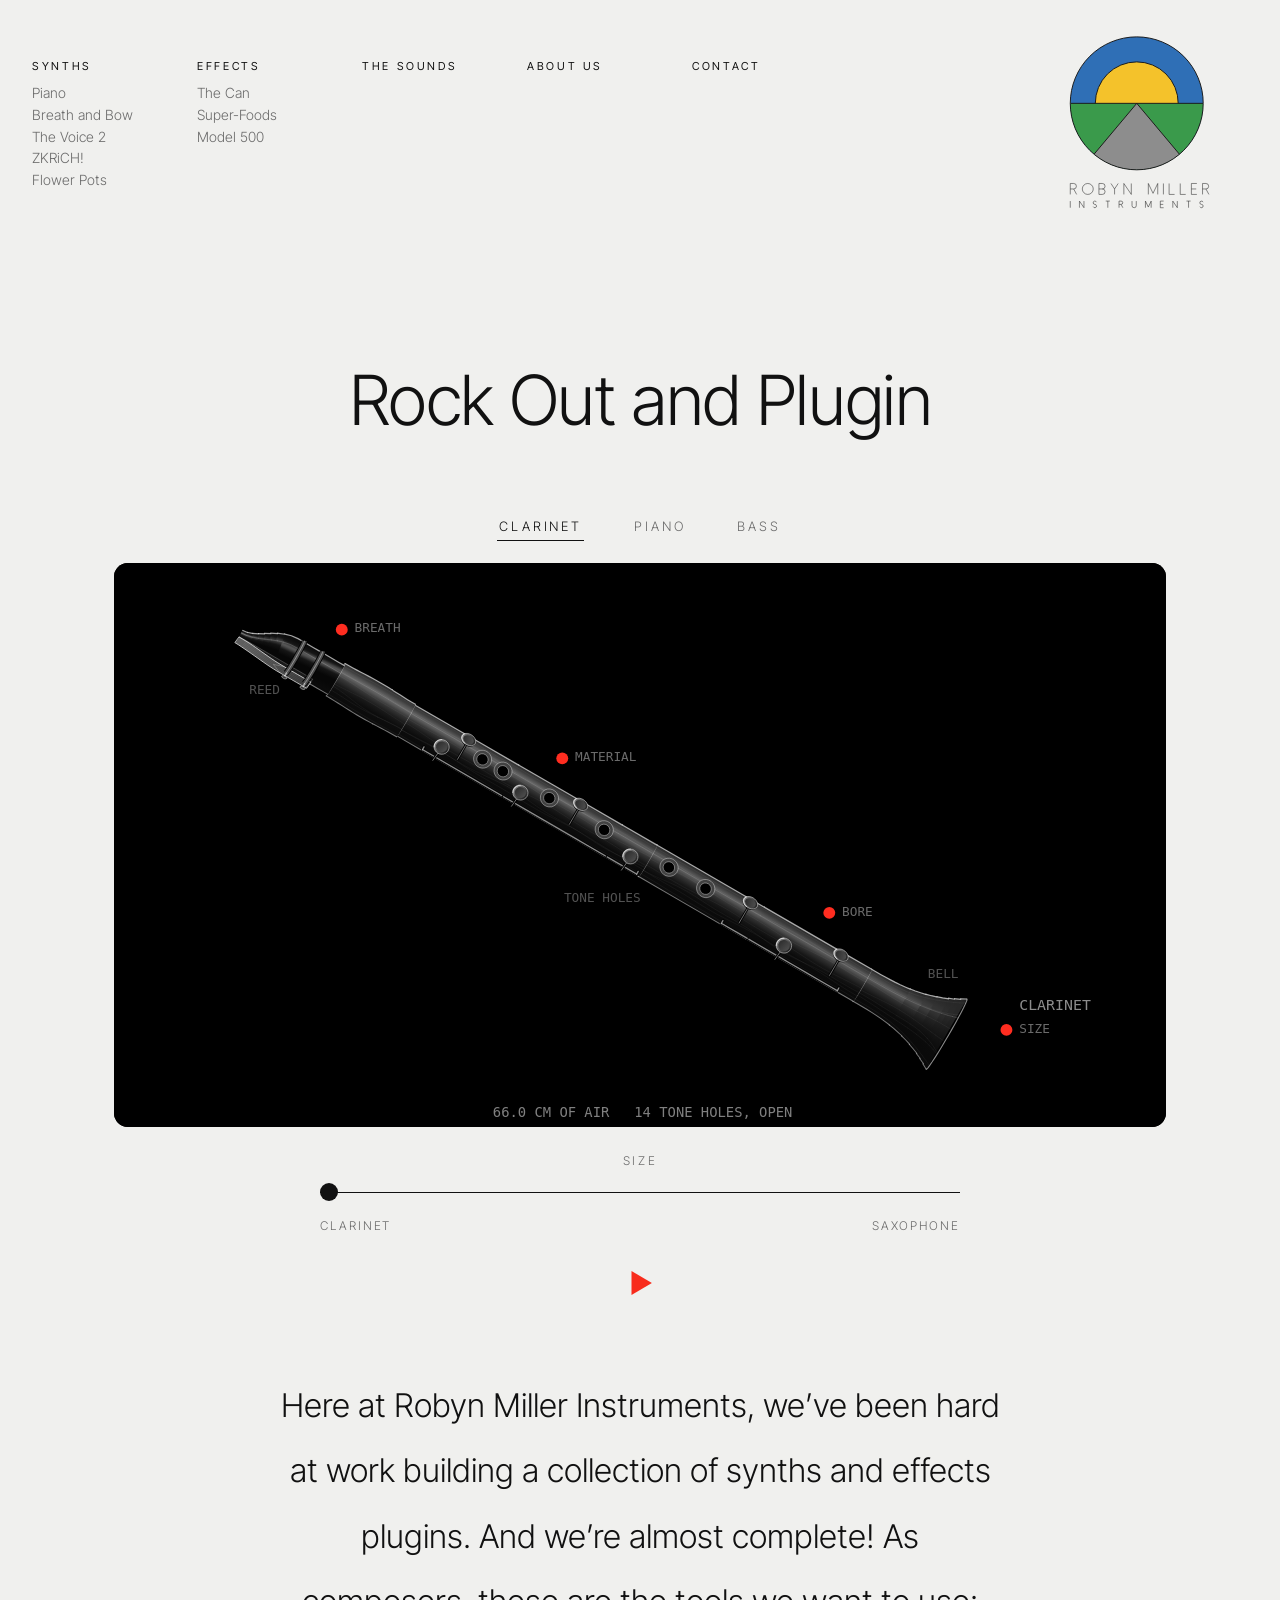
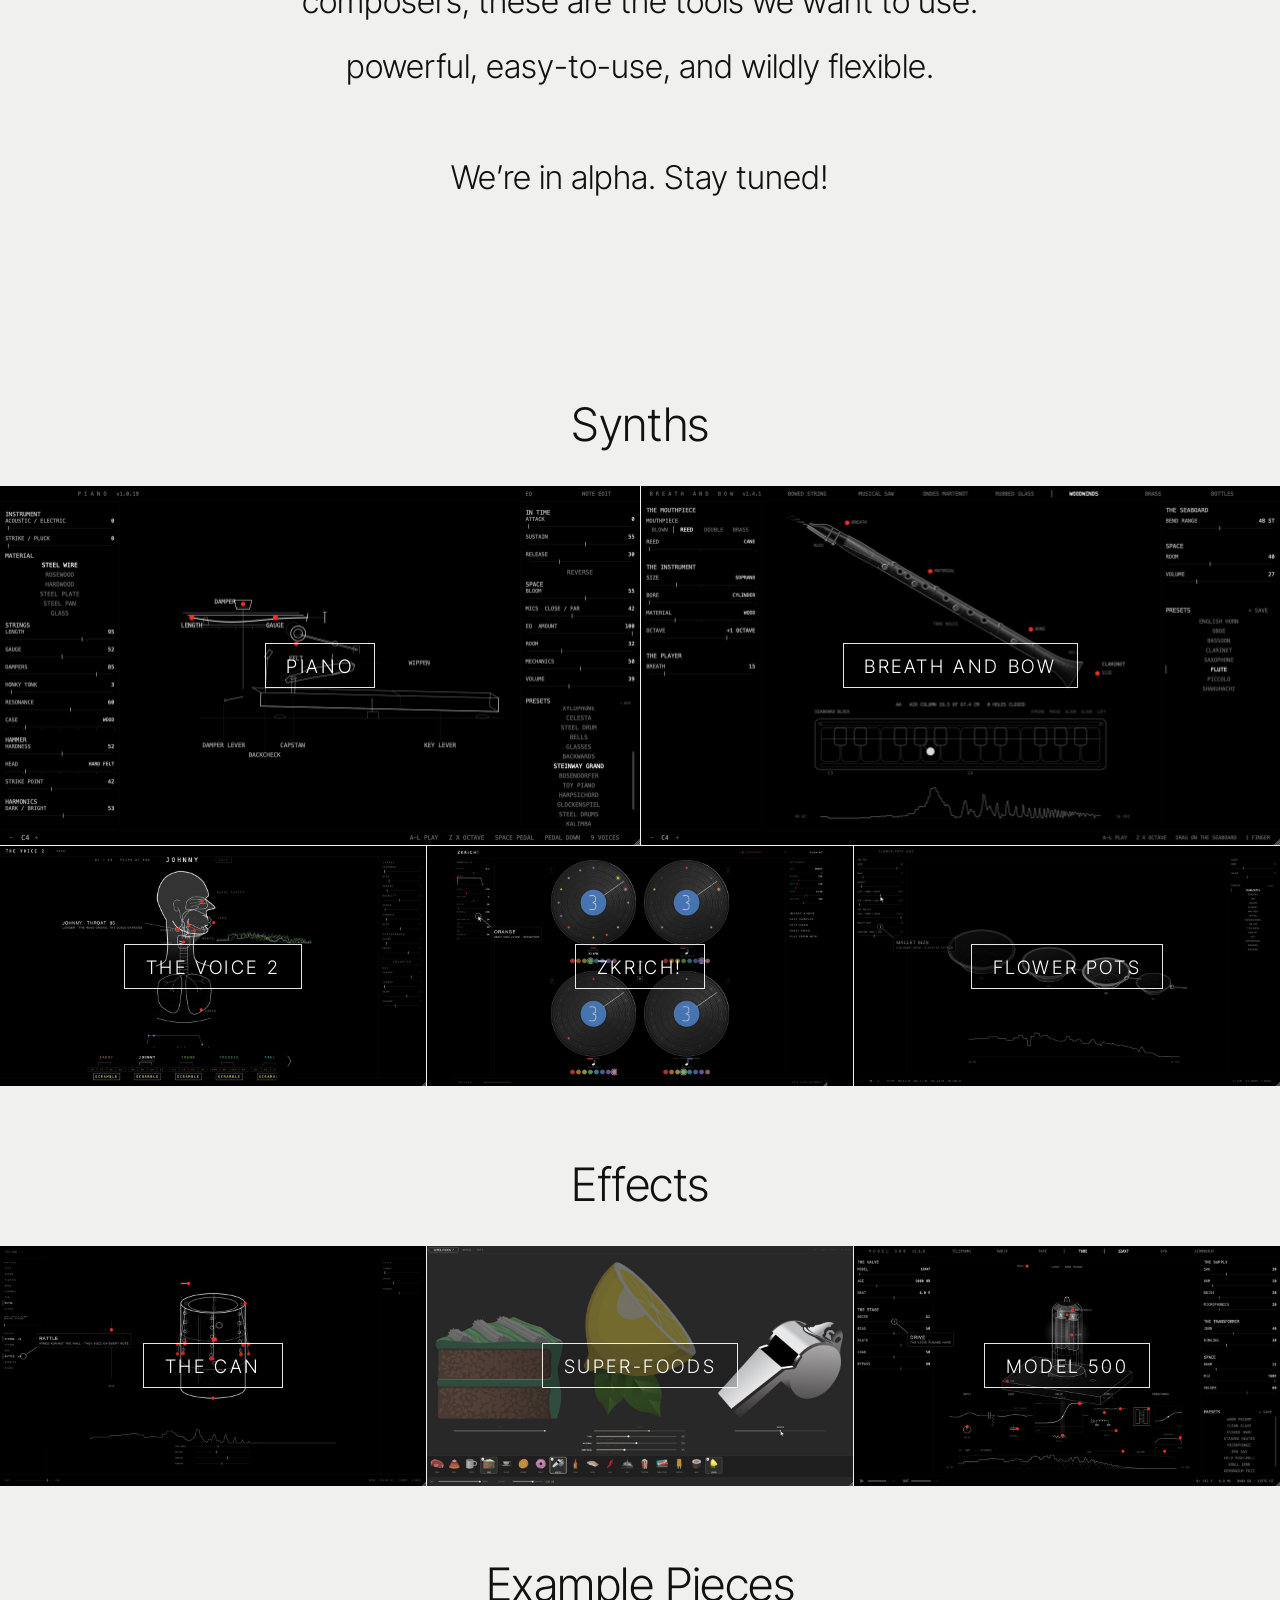
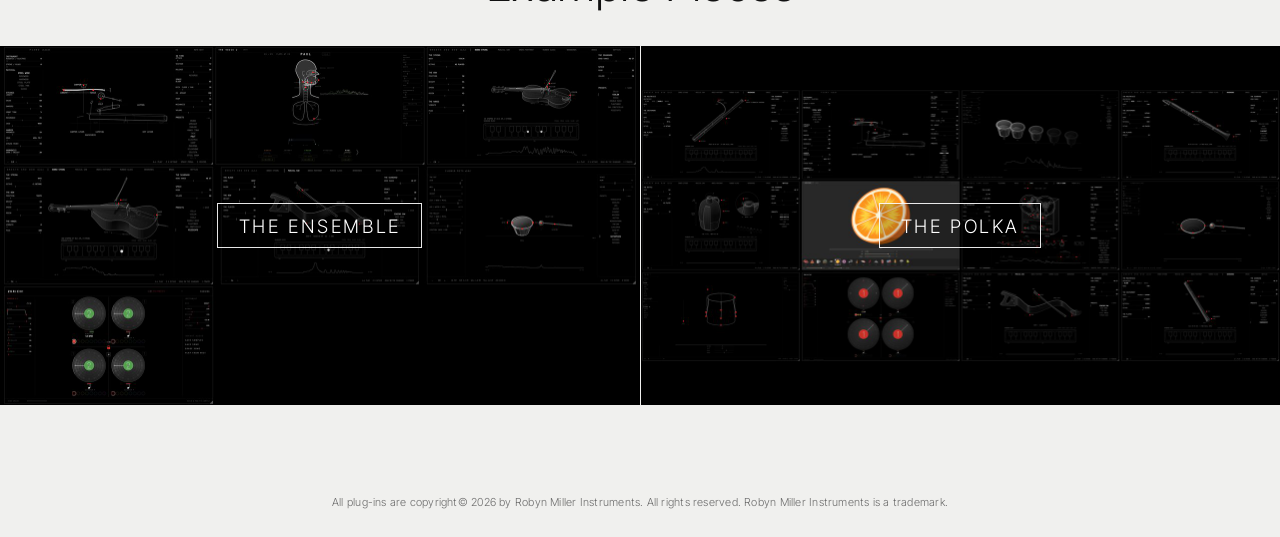
==== commit c3549062: "THE SOUNDS beside ABOUT US: how the sounds are made, in the same window Five headings evenly spaced " ====
--- a/index.html
+++ b/index.html
@@ -22,7 +22,7 @@
   /* ---- the bar */
   .bar { background: var(--bar); height: 250px; display: flex; align-items: center;
          padding: 0 32px; position: relative; z-index: 2; }
-  /* equal columns, so SYNTHS, EFFECTS, ABOUT US and CONTACT stand the same distance apart */
+  /* equal columns, so SYNTHS, EFFECTS, THE SOUNDS, ABOUT US and CONTACT stand the same distance apart */
   .lists { display: grid; grid-auto-flow: column; grid-auto-columns: 1fr; column-gap: clamp(28px, 5vw, 64px); align-items: start;
            position: relative; z-index: 3; }      /* above the logo's frame, which is wider than the logo and would take their clicks */
   .lists h3 { font-weight: 400; font-size: 11px; letter-spacing: .24em; text-transform: uppercase; margin-bottom: 9px; color: var(--ink); }
@@ -33,9 +33,9 @@
   .lists .about { display: block; font-weight: 400; font-size: 11px; letter-spacing: .24em; text-transform: uppercase;
                   color: var(--ink); white-space: nowrap; text-align: left; transition: opacity .15s; }
   .lists .about:hover { opacity: .55; }
-  .lists .links { display: contents; }               /* ABOUT US and CONTACT: a column each */
-
-  /* About Us: a small frosted window under its link; any click closes it */
+  .lists .links { display: contents; }               /* THE SOUNDS, ABOUT US and CONTACT: a column each */
+
+  /* About Us and The Sounds: a small frosted window under its link; any click closes it */
   .aboutbox { position: absolute; z-index: 20; width: min(440px, calc(100vw - 32px)); padding: 30px 34px 32px;
               background: rgba(250, 250, 248, .84); -webkit-backdrop-filter: blur(18px) saturate(1.2); backdrop-filter: blur(18px) saturate(1.2);
               border-radius: 18px; box-shadow: 0 0 70px rgba(0, 0, 0, .24);      /* centred: a plain gaussian blur all round */
@@ -127,16 +127,19 @@
   /* ---- the small print */
   .legal { text-align: center; font-size: 11px; letter-spacing: .02em; color: var(--soft); padding: 0 16px 28px; }
 
-  @media (max-width: 860px) {
-    /* no room for four columns beside the logo: ABOUT US and CONTACT make a row under SYNTHS and EFFECTS */
+  @media (max-width: 1000px) {
+    /* no room for five columns beside the logo: THE SOUNDS, ABOUT US and CONTACT make a row under the lists */
     .lists { grid-auto-flow: row; grid-template-columns: repeat(2, max-content); row-gap: 22px; }
+    .lists .links { display: flex; grid-column: 1 / -1; column-gap: clamp(28px, 5vw, 64px);
+                    contain: inline-size; white-space: nowrap; }      /* the row must not widen the columns above it */
   }
   @media (max-width: 640px) {
     .legal { font-size: 10px; letter-spacing: 0; text-wrap: balance; }   /* one line won't fit a phone readably: two even lines */
     .bar { height: 176px; padding: 0 16px; }
     .films .grid figure, .films .grid.two-three figure:nth-child(-n+2) { grid-column: 1 / -1; }
     .films .grid.pair figure { grid-column: 1 / -1; }
-    .lists { column-gap: 22px; row-gap: 16px; }
+    .lists, .lists .links { column-gap: 22px; }
+    .lists { row-gap: 16px; }
     .lists h3, .lists .about { font-size: 10px; }
     .lists h3 { margin-bottom: 6px; }
     .lists li { font-size: 12.5px; line-height: 1.5; }
@@ -150,6 +153,7 @@
 
 <header class="bar">
   <nav class="lists" id="lists" aria-label="The instruments"></nav>
+  <div class="aboutbox" id="soundsbox" role="dialog" aria-label="The Sounds"><p>The sounds used in our synthesizers and effects are created via physical modeling, a type of synthesis that accurately simulates physical bodies, such as strings, reeds or tubes. These are not AI sounds, though Claude assisted in building the tool.</p></div>
   <div class="aboutbox" id="aboutbox" role="dialog" aria-label="About Us"><p>RM Instruments was founded by Robyn Miller, the co-founder of Cyan Worlds and co-creator and composer of Myst and Riven. After years of scoring games and films, he found himself searching for production tools that didn’t exist. That search became the foundation of RM Instruments. Our philosophy: music software shouldn’t feel like homework. It should speak the language of the musician.</p></div>
   <div class="badgebox"><iframe class="badge" src="assets/logo-header.html" title="Robyn Miller Instruments" scrolling="no" allowtransparency="true"></iframe></div>
 </header>
@@ -471,7 +475,8 @@
 // the lists in the bar: every instrument, each a link to its film
 $('lists').innerHTML = FILMS.slice(0, 2).map(([title, , list]) => `<div><h3>${title}</h3><ul>` +
   list.map(([file, name]) => `<li><a href="#film-${file}">${name}</a></li>`).join('') + '</ul></div>').join('') +
-  '<div class="links"><button class="about" id="about" aria-haspopup="dialog" aria-expanded="false">About Us</button>' +
+  '<div class="links"><button class="about" id="sounds" aria-haspopup="dialog" aria-expanded="false">The Sounds</button>' +
+  '<button class="about" id="about" aria-haspopup="dialog" aria-expanded="false">About Us</button>' +
   '<button class="about" id="contact" aria-haspopup="dialog">Contact</button></div>';
 $('lists').addEventListener('click', e => {
   const a = e.target.closest('a[href]'); if (!a) return;
@@ -481,34 +486,43 @@
   if (host) parent.postMessage({ rmiScrollTo: el.getBoundingClientRect().top + scrollY - 24 }, '*');
   else el.scrollIntoView({ behavior: 'smooth', block: 'start' });
 });
-// About Us opens its window under the link; a click anywhere, on it or off it, closes it
-const aboutBox = $('aboutbox'), aboutLink = $('about');
+// The Sounds and About Us open their windows under the link; a click anywhere, on one or off it, closes it
+const WINDOWS = { sounds: $('soundsbox'), about: $('aboutbox') };     // the link's id: its window
 const bigScreen = matchMedia('(min-width: 1100px) and (min-height: 600px)');
-// in the square, the words are set as large as fits inside the inch of margin (13 to 22px)
-function fitAbout() {
-  const p = aboutBox.querySelector('p');
-  if (!bigScreen.matches) { p.style.fontSize = ''; return; }
-  const room = aboutBox.clientHeight - parseFloat(getComputedStyle(aboutBox).paddingTop) * 2;
-  let lo = 11, hi = 22;
-  for (let k = 0; k < 10; k++) { const f = (lo + hi) / 2; p.style.fontSize = f + 'px'; if (p.offsetHeight <= room) lo = f; else hi = f; }
-  p.style.fontSize = lo + 'px';
-}
-function openAbout() {
-  if (bigScreen.matches) { aboutBox.style.left = aboutBox.style.top = ''; }
+// in the square, the words are set as large as fits inside the inch of margin (11 to 22px): one size for
+// every window, the size the longest words fit at, so the windows match
+function fitWindows() {
+  const boxes = Object.values(WINDOWS);
+  if (!bigScreen.matches) { boxes.forEach(b => { b.querySelector('p').style.fontSize = ''; }); return; }
+  let size = 22;
+  for (const box of boxes) {
+    const p = box.querySelector('p'), room = box.clientHeight - parseFloat(getComputedStyle(box).paddingTop) * 2;
+    let lo = 11, hi = 22;
+    for (let k = 0; k < 10; k++) { const f = (lo + hi) / 2; p.style.fontSize = f + 'px'; if (p.offsetHeight <= room) lo = f; else hi = f; }
+    size = Math.min(size, lo);
+  }
+  boxes.forEach(b => { b.querySelector('p').style.fontSize = size + 'px'; });
+}
+function openWindow(name) {
+  const box = WINDOWS[name], link = $(name);
+  if (bigScreen.matches) { box.style.left = box.style.top = ''; }
   else {                                            // a phone or a small window: under its link
-    const bar = document.querySelector('.bar').getBoundingClientRect(), r = aboutLink.getBoundingClientRect();
-    const w = aboutBox.offsetWidth, x = Math.max(16, Math.min(r.left - bar.left - 34, bar.width - w - 16));
-    aboutBox.style.left = x + 'px'; aboutBox.style.top = (r.bottom - bar.top + 14) + 'px';
-  }
-  fitAbout();
-  aboutBox.classList.add('open'); aboutLink.setAttribute('aria-expanded', 'true');
-}
-function closeAbout() { aboutBox.classList.remove('open'); aboutLink.setAttribute('aria-expanded', 'false'); }
-const aboutOpen = () => aboutBox.classList.contains('open');
-// while it is open, the click that closes it does nothing else (no film opens by accident)
+    const bar = document.querySelector('.bar').getBoundingClientRect(), r = link.getBoundingClientRect();
+    const w = box.offsetWidth, x = Math.max(16, Math.min(r.left - bar.left - 34, bar.width - w - 16));
+    box.style.left = x + 'px'; box.style.top = (r.bottom - bar.top + 14) + 'px';
+  }
+  fitWindows();
+  box.classList.add('open'); link.setAttribute('aria-expanded', 'true');
+}
+function closeWindows() {
+  for (const name in WINDOWS) { WINDOWS[name].classList.remove('open'); $(name).setAttribute('aria-expanded', 'false'); }
+}
+const windowOpen = () => Object.values(WINDOWS).some(b => b.classList.contains('open'));
+// while one is open, the click that closes it does nothing else (no film opens by accident)
 document.addEventListener('click', e => {
-  if (aboutOpen()) { e.preventDefault(); e.stopPropagation(); closeAbout(); }
-  else if (e.target.closest('#about')) openAbout();
+  if (windowOpen()) { e.preventDefault(); e.stopPropagation(); closeWindows(); return; }
+  const link = e.target.closest('#sounds, #about');
+  if (link) openWindow(link.id);
   else if (e.target.closest('#contact')) openContact();
 }, true);
 
@@ -526,9 +540,9 @@
   parent.postMessage({ rmiContact: { left: Math.max(16, Math.min(r.left - 34, innerWidth - w - 16)), top: Math.max(16, r.bottom + 14) } }, contactHost);
 }
 addEventListener('keydown', e => { if (e.key === 'Escape' && contactHost) parent.postMessage({ rmiContactClose: true }, contactHost); });
-addEventListener('keydown', e => { if (e.key === 'Escape' && aboutOpen()) closeAbout(); });
-addEventListener('blur', () => { if (aboutOpen()) closeAbout(); });       // a click on the logo, or outside the page
-addEventListener('resize', () => { if (aboutOpen()) closeAbout(); });
+addEventListener('keydown', e => { if (e.key === 'Escape' && windowOpen()) closeWindows(); });
+addEventListener('blur', () => { if (windowOpen()) closeWindows(); });    // a click on the logo, or outside the page
+addEventListener('resize', () => { if (windowOpen()) closeWindows(); });
 
 document.querySelectorAll('.films figure').forEach(f => {
   const v = f.querySelector('video');
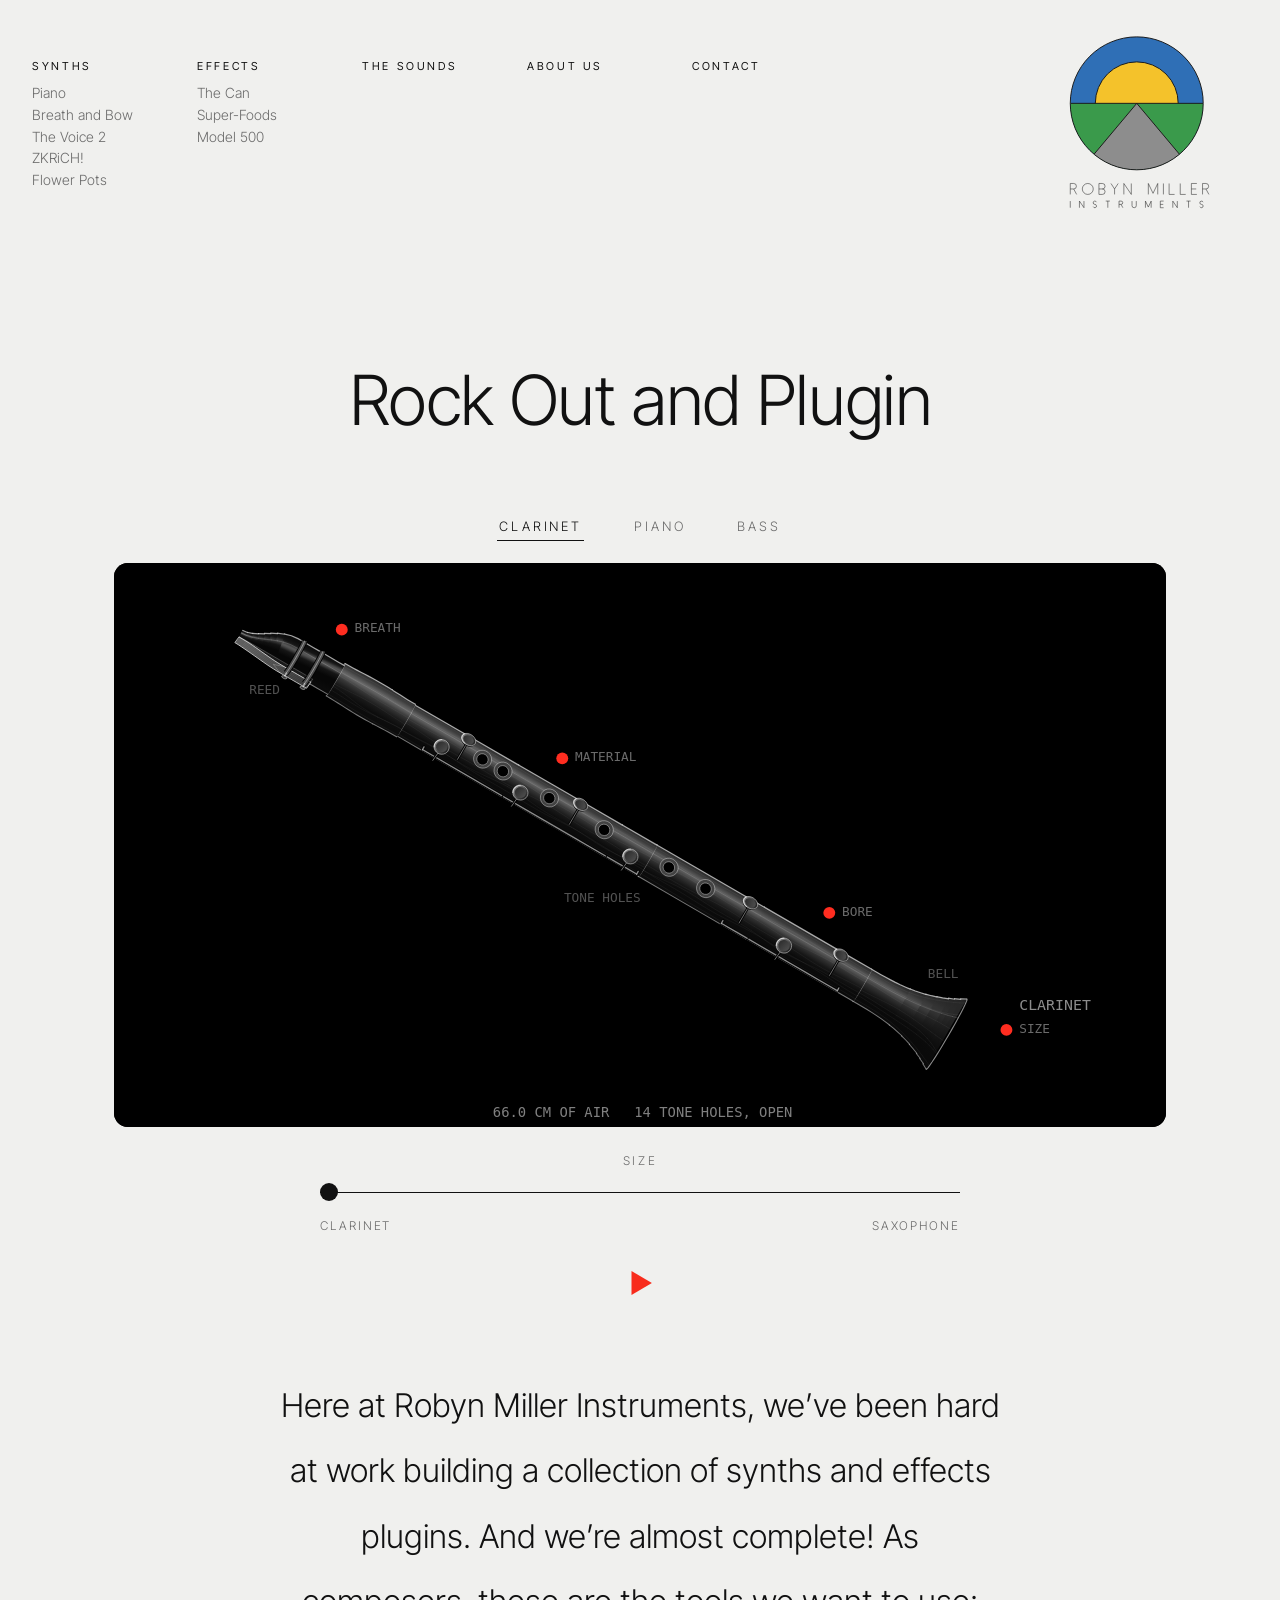
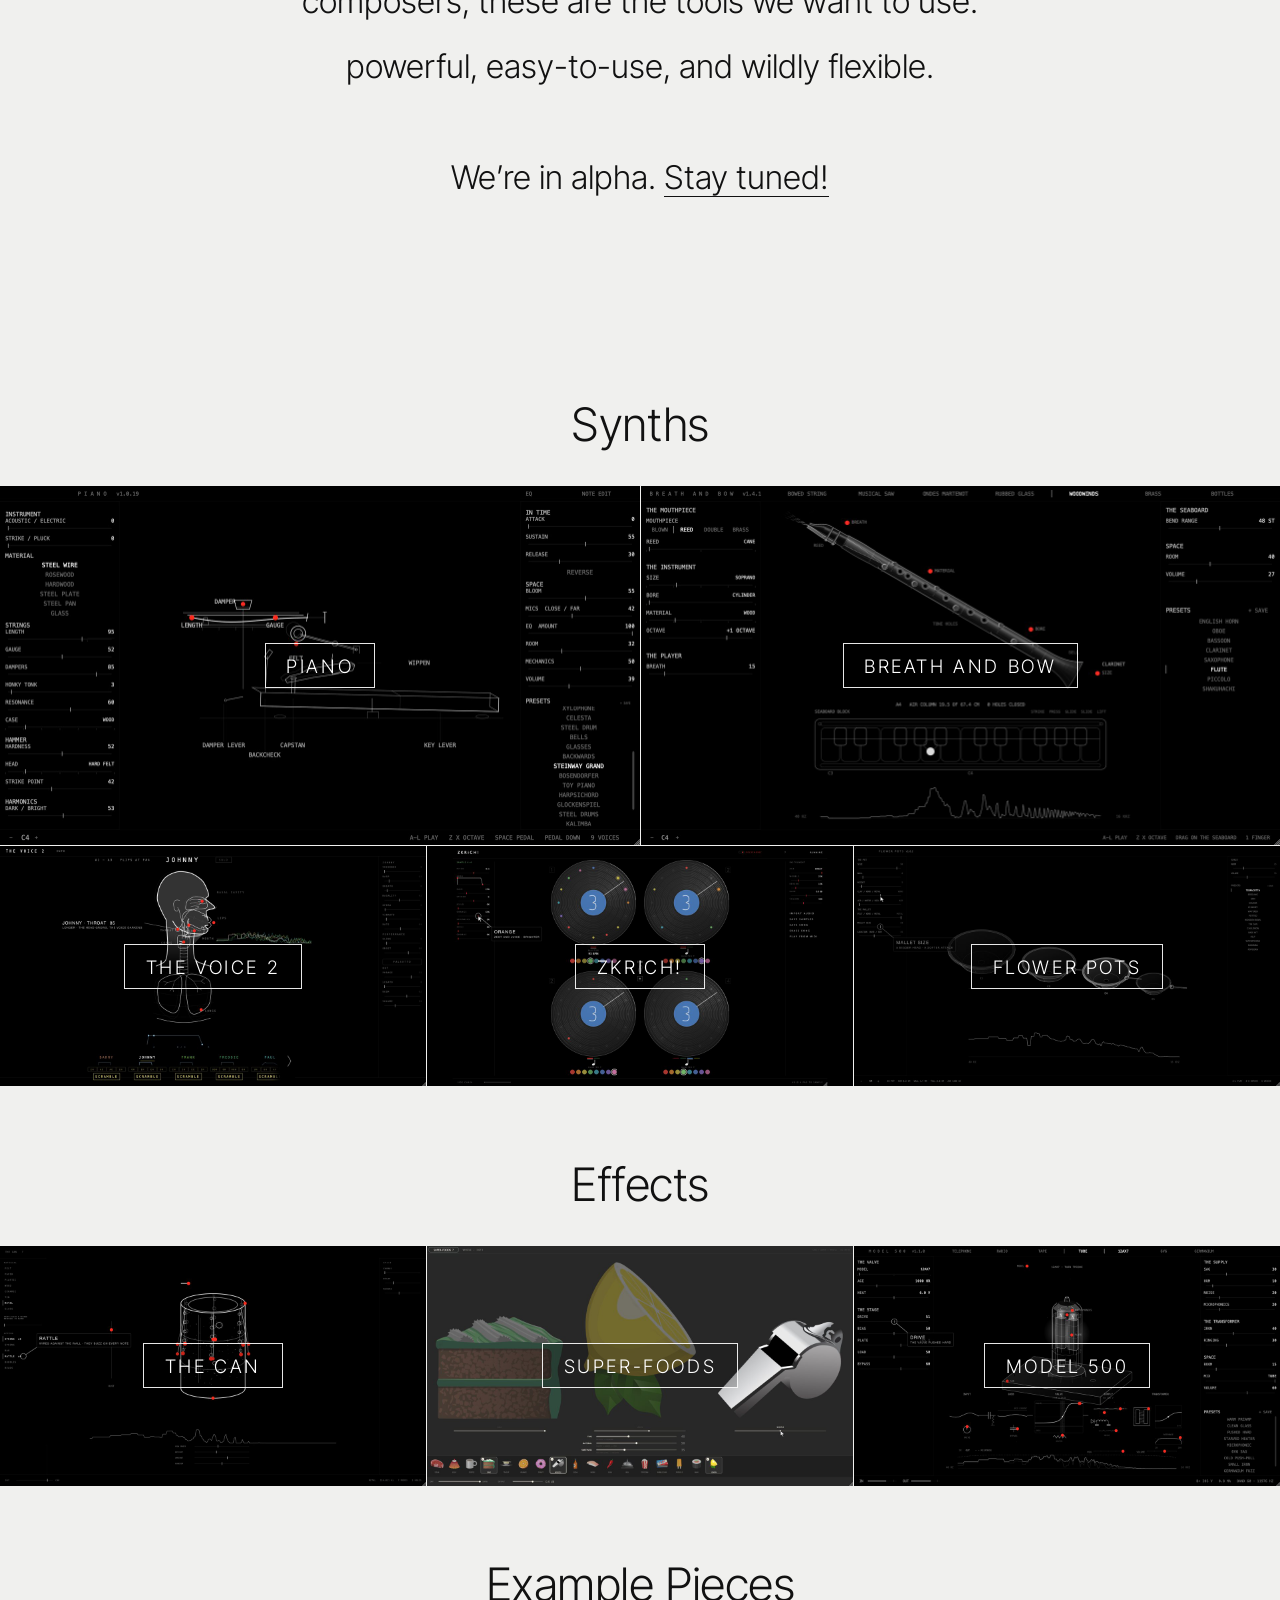
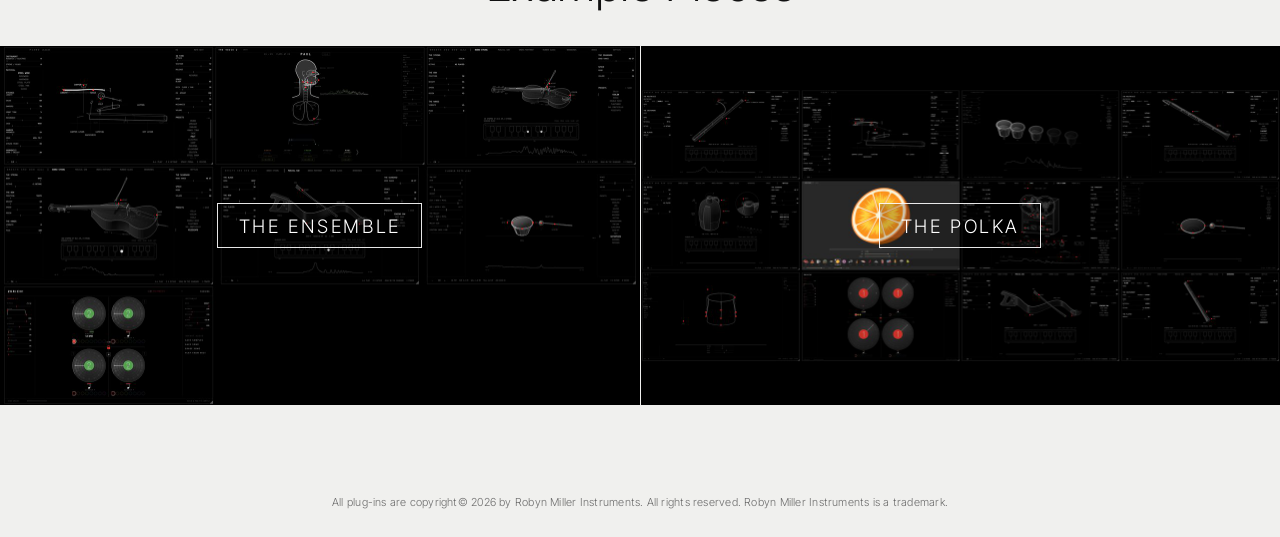
==== commit 04460fe0: "Stay tuned!: the mailing-list window, a Squarespace newsletter block "Stay tuned!" opens the newslet" ====
--- a/index.html
+++ b/index.html
@@ -97,6 +97,10 @@
   .words { max-width: 780px; margin: 0 auto; padding: clamp(36px, 4.5vw, 60px) 24px clamp(70px, 9vw, 120px); text-align: center;
            font-size: clamp(21px, 2.55vw, 36px); line-height: 2; }
   .words p + p { margin-top: 1.4em; }
+  /* "Stay tuned!" opens the mailing-list window */
+  .words .tuned { display: inline; padding: 0; font: inherit; letter-spacing: inherit; line-height: inherit; color: inherit;
+                  text-decoration: underline; text-decoration-thickness: 1px; text-underline-offset: .22em; transition: opacity .15s; }
+  .words .tuned:hover { opacity: .55; }
 
   /* ---- the films */
   .films { padding: 0 0 90px; }                     /* the films run edge to edge; only the example piece sits in */
@@ -174,7 +178,7 @@
 
 <section class="words">
   <p>Here at Robyn Miller Instruments, we’ve been hard at work building a collection of synths and effects plugins. And we’re almost complete! As composers, these are the tools we want to use: powerful, easy-to-use, and wildly flexible.</p>
-  <p>We’re in alpha. Stay tuned!</p>
+  <p>We’re in alpha. <button class="tuned" id="tuned" aria-haspopup="dialog">Stay tuned!</button></p>
 </section>
 
 <section class="films" id="films"></section>
@@ -524,22 +528,32 @@
   const link = e.target.closest('#sounds, #about');
   if (link) openWindow(link.id);
   else if (e.target.closest('#contact')) openContact();
+  else if (e.target.closest('#tuned')) openNews();
 }, true);
 
-/* CONTACT: the form is the Contact page of robynmiller.net, and only that site can send it, so inside
-   the Squarespace page the host page opens the window (its header code). Seen anywhere else, the
-   Contact page opens in a new tab. */
-let contactHost = null;
+/* CONTACT and "Stay tuned!": the forms are pages of robynmiller.net (Contact, and Stay Tuned with its
+   newsletter sign-up), and only that site can send them, so inside the Squarespace page the host page opens
+   the windows (its header code). Seen anywhere else, the form's page opens in a new tab. */
+let hostOrigin = null, newsHost = false;
 addEventListener('message', e => {
-  if (e.data && e.data.rmiContactHost && /^https:\/\/(www\.)?robynmiller\.net$/.test(e.origin)) contactHost = e.origin;
+  if (!e.data || !/^https:\/\/(www\.)?robynmiller\.net$/.test(e.origin)) return;
+  if (e.data.rmiContactHost) hostOrigin = e.origin;
+  if (e.data.rmiNewsHost) newsHost = true;
 });
+// where a window goes on a phone or a small window: under its link
+const under = (link, centred) => {
+  const r = $(link).getBoundingClientRect(), w = Math.min(440, innerWidth - 32), x = centred ? r.left + r.width / 2 - w / 2 : r.left - 34;
+  return { left: Math.max(16, Math.min(x, innerWidth - w - 16)), top: Math.max(16, r.bottom + 14) };
+};
 function openContact() {
-  if (!contactHost) { window.open('https://www.robynmiller.net/contact', '_blank', 'noopener'); return; }
-  // where the window goes on a phone or a small window: under the link, as About Us does
-  const r = $('contact').getBoundingClientRect(), w = Math.min(440, innerWidth - 32);
-  parent.postMessage({ rmiContact: { left: Math.max(16, Math.min(r.left - 34, innerWidth - w - 16)), top: Math.max(16, r.bottom + 14) } }, contactHost);
-}
-addEventListener('keydown', e => { if (e.key === 'Escape' && contactHost) parent.postMessage({ rmiContactClose: true }, contactHost); });
+  if (!hostOrigin) { window.open('https://www.robynmiller.net/contact', '_blank', 'noopener'); return; }
+  parent.postMessage({ rmiContact: under('contact') }, hostOrigin);
+}
+function openNews() {
+  if (!hostOrigin || !newsHost) { window.open('https://www.robynmiller.net/stay-tuned', '_blank', 'noopener'); return; }
+  parent.postMessage({ rmiNews: under('tuned', true) }, hostOrigin);
+}
+addEventListener('keydown', e => { if (e.key === 'Escape' && hostOrigin) parent.postMessage({ rmiContactClose: true }, hostOrigin); });
 addEventListener('keydown', e => { if (e.key === 'Escape' && windowOpen()) closeWindows(); });
 addEventListener('blur', () => { if (windowOpen()) closeWindows(); });    // a click on the logo, or outside the page
 addEventListener('resize', () => { if (windowOpen()) closeWindows(); });
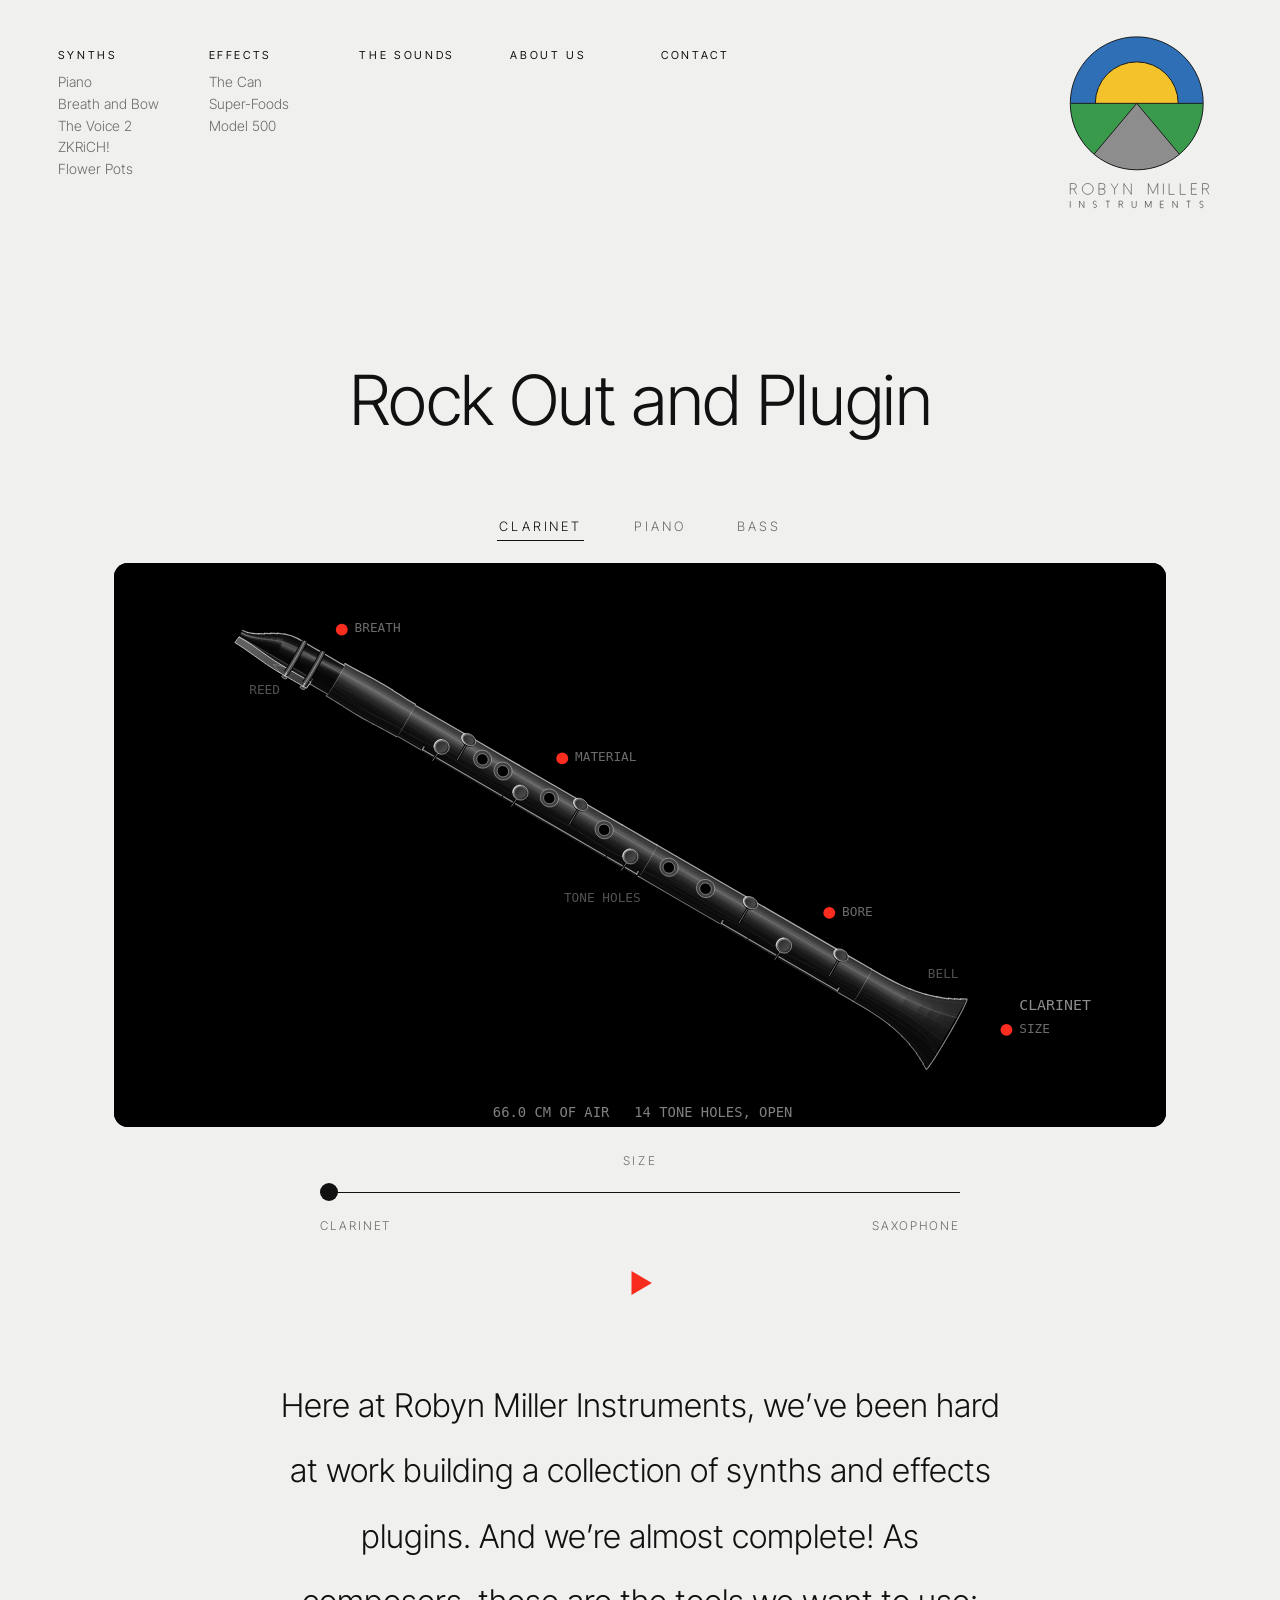
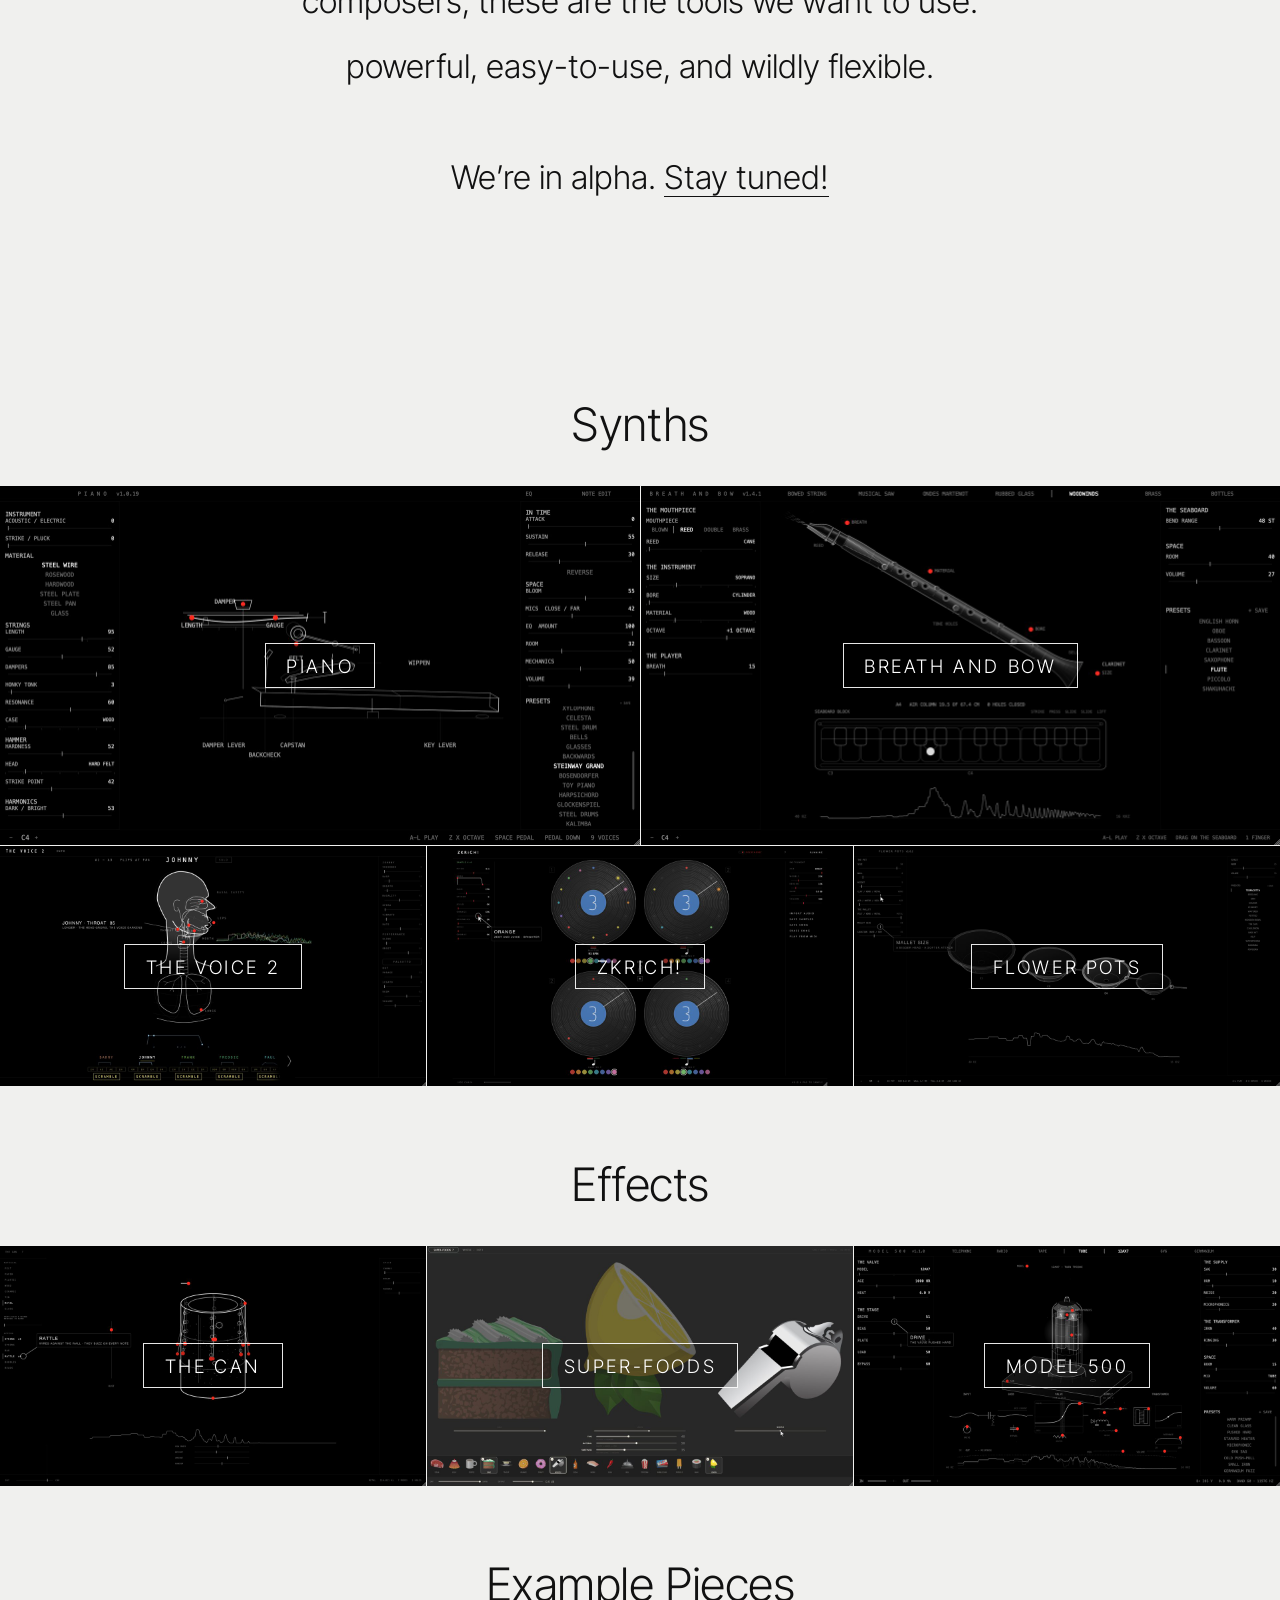
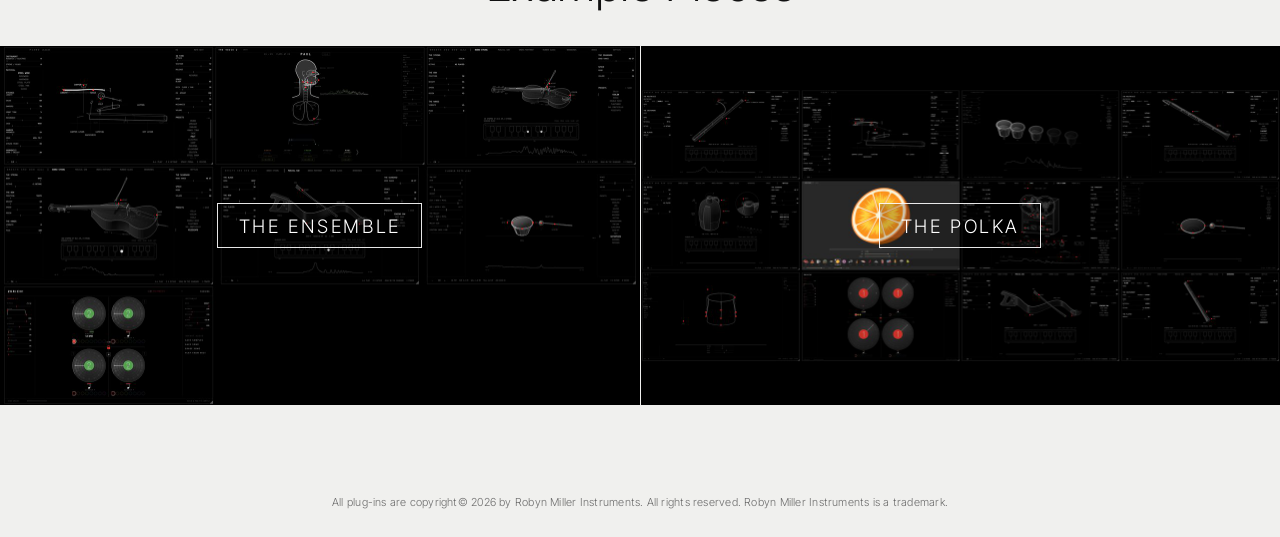
==== commit aabd998d: "The lists where she placed them: margin 60, columns 149 apart, row top 48 Her positions from the dra" ====
--- a/index.html
+++ b/index.html
@@ -21,9 +21,9 @@
 
   /* ---- the bar */
   .bar { background: var(--bar); height: 250px; display: flex; align-items: center;
-         padding: 0 32px; position: relative; z-index: 2; }
+         padding: 0 clamp(32px, 4.5vw, 80px); position: relative; z-index: 2; }     /* 60px at her 1324px window */
   /* equal columns, so SYNTHS, EFFECTS, THE SOUNDS, ABOUT US and CONTACT stand the same distance apart */
-  .lists { display: grid; grid-auto-flow: column; grid-auto-columns: 1fr; column-gap: clamp(28px, 5vw, 64px); align-items: start;
+  .lists { display: grid; grid-auto-flow: column; grid-auto-columns: 1fr; column-gap: clamp(28px, 3.9vw, 52px); align-items: start;
            position: relative; z-index: 3; }      /* above the logo's frame, which is wider than the logo and would take their clicks */
   .lists h3 { font-weight: 400; font-size: 11px; letter-spacing: .24em; text-transform: uppercase; margin-bottom: 9px; color: var(--ink); }
   .lists ul { list-style: none; }
@@ -131,10 +131,12 @@
   /* ---- the small print */
   .legal { text-align: center; font-size: 11px; letter-spacing: .02em; color: var(--soft); padding: 0 16px 28px; }
 
+  /* the five headings in one row: a little above the bar's middle, where she put it */
+  @media (min-width: 1001px) { .lists { top: -11px; } }
   @media (max-width: 1000px) {
     /* no room for five columns beside the logo: THE SOUNDS, ABOUT US and CONTACT make a row under the lists */
     .lists { grid-auto-flow: row; grid-template-columns: repeat(2, max-content); row-gap: 22px; }
-    .lists .links { display: flex; grid-column: 1 / -1; column-gap: clamp(28px, 5vw, 64px);
+    .lists .links { display: flex; grid-column: 1 / -1; column-gap: clamp(28px, 3.9vw, 52px);
                     contain: inline-size; white-space: nowrap; }      /* the row must not widen the columns above it */
   }
   @media (max-width: 640px) {
